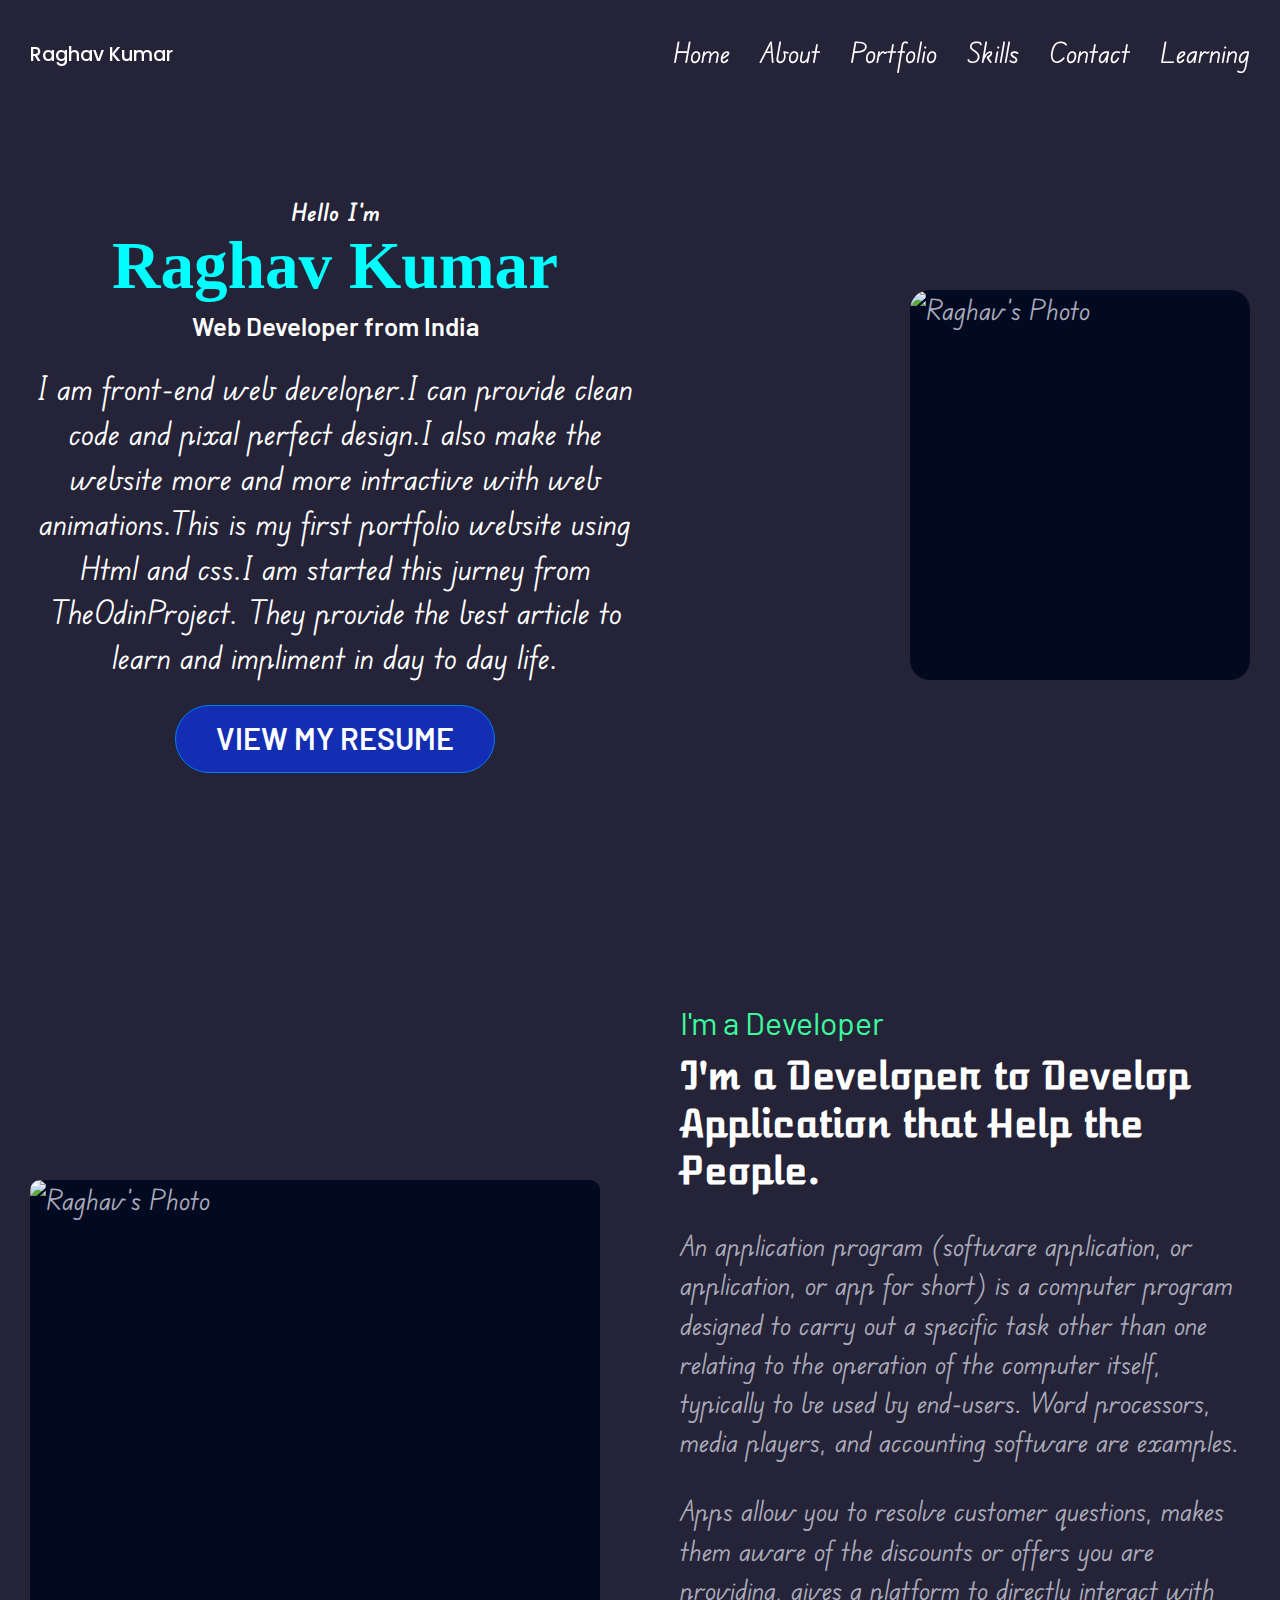
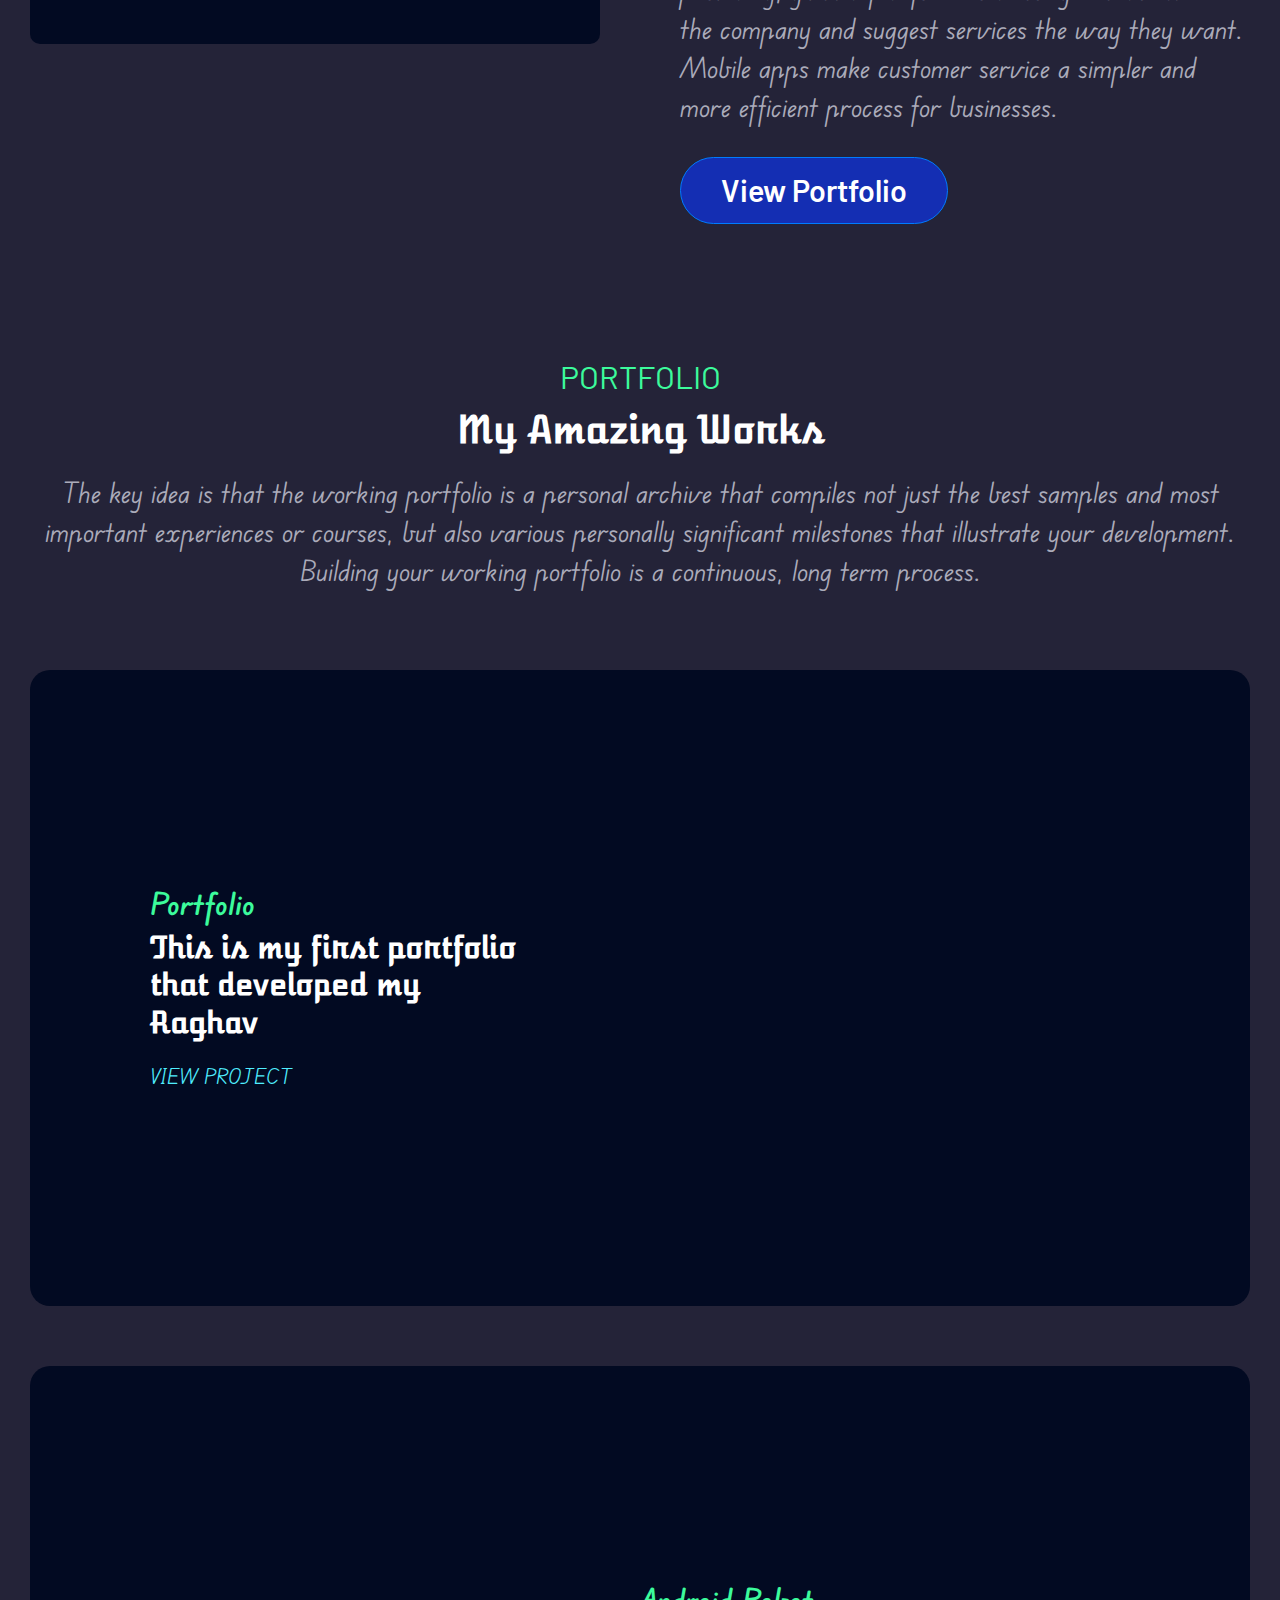
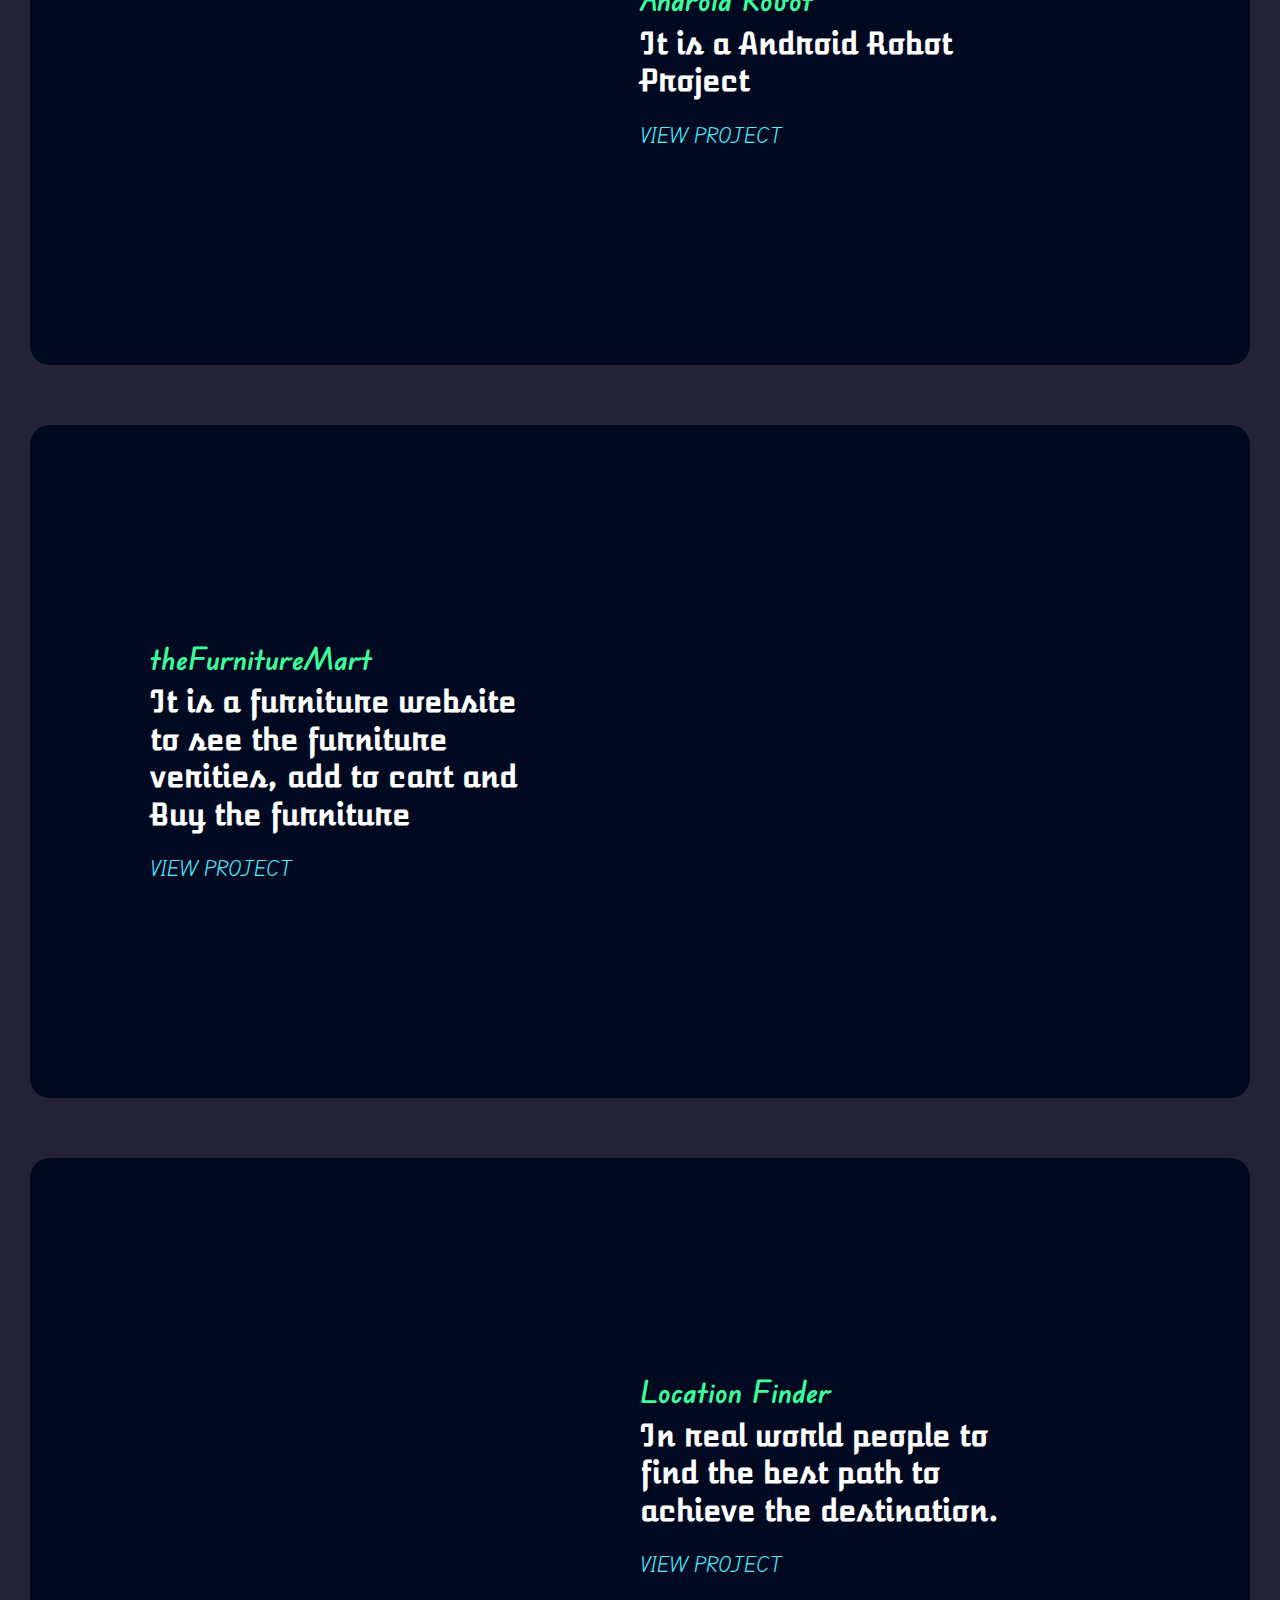
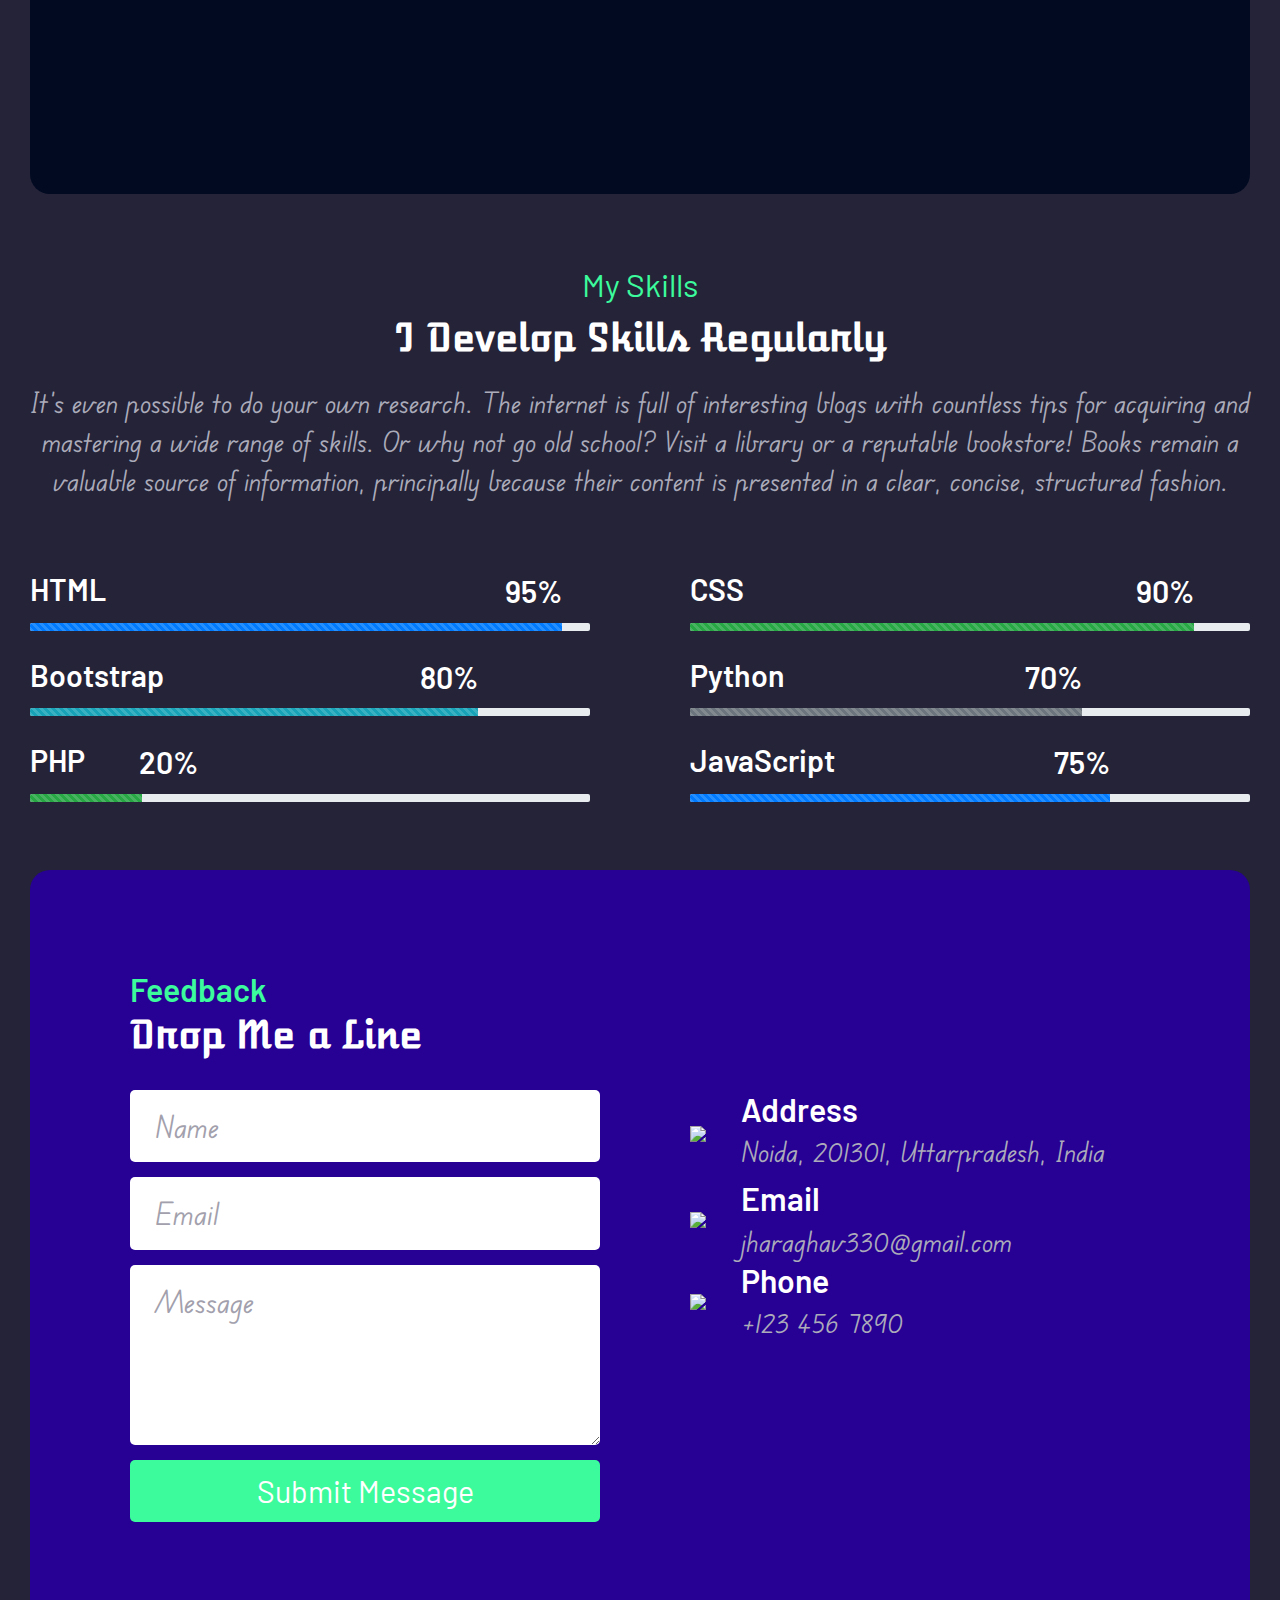
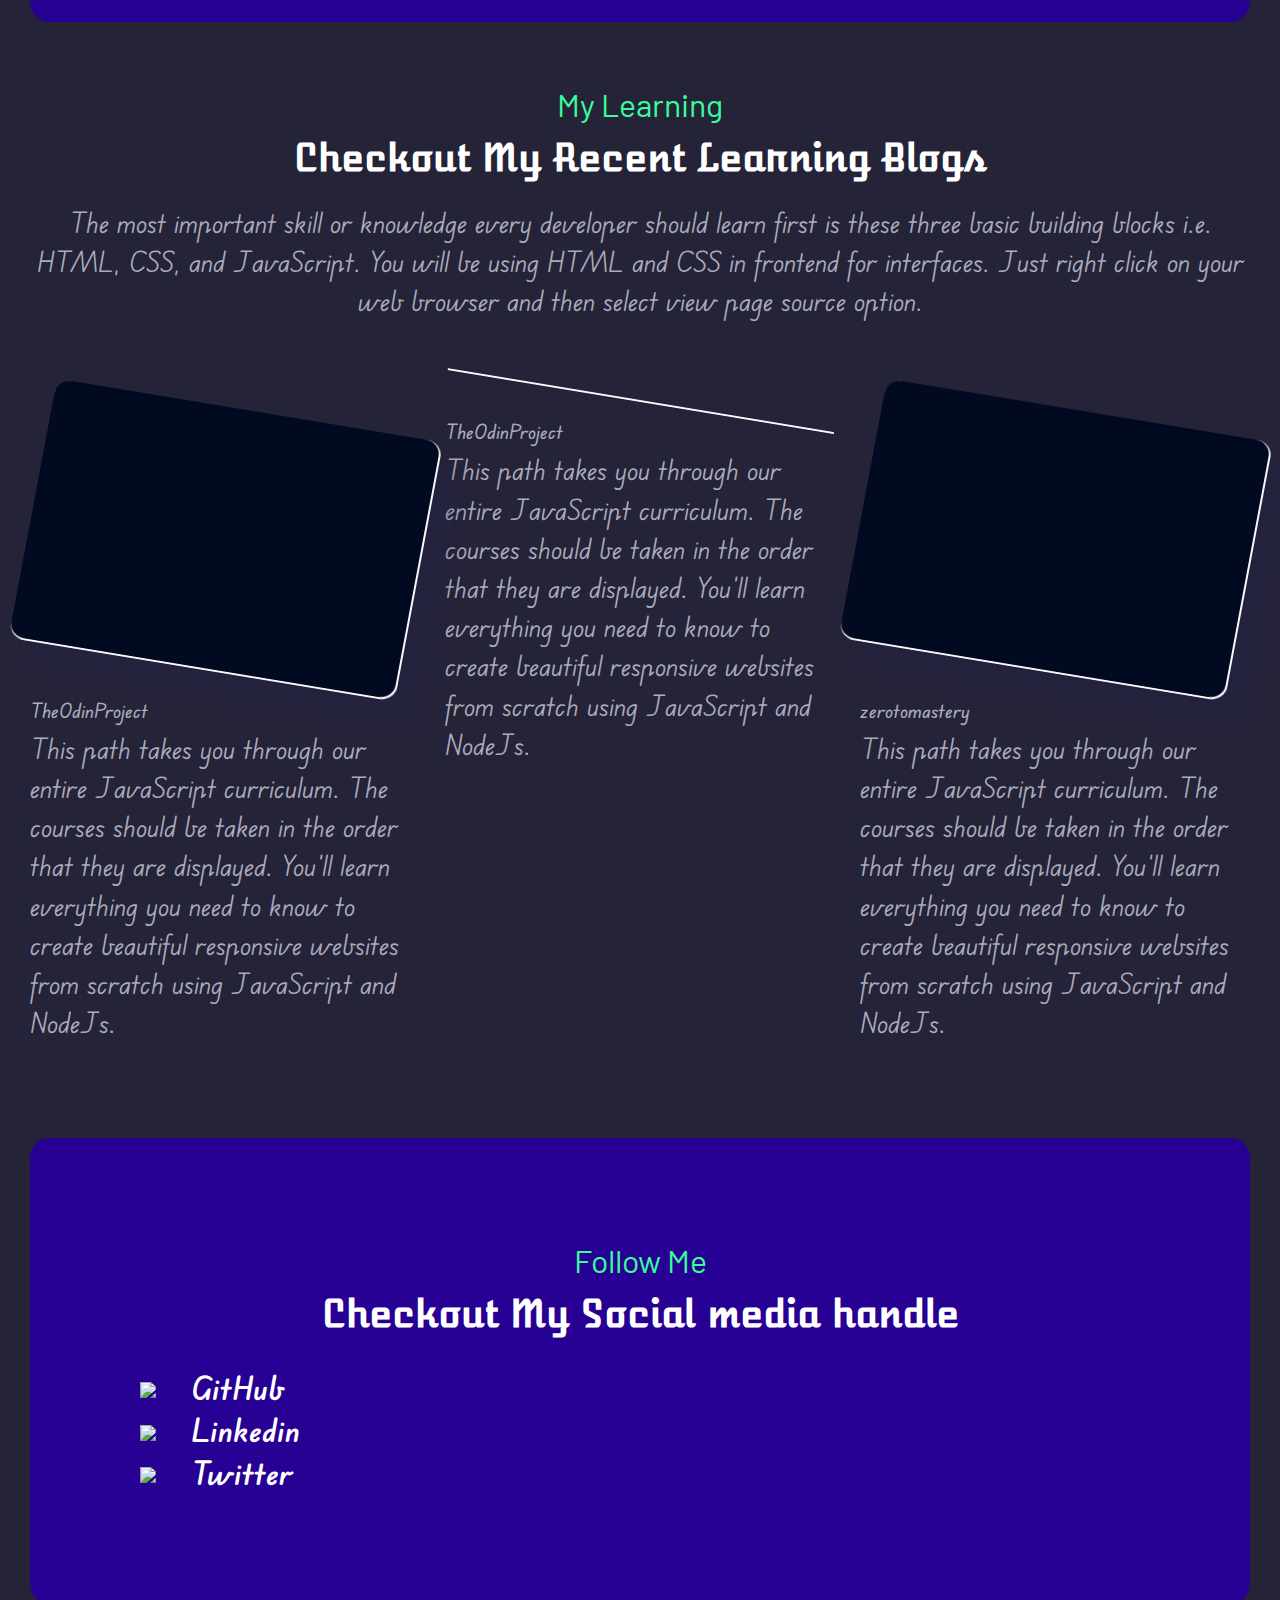
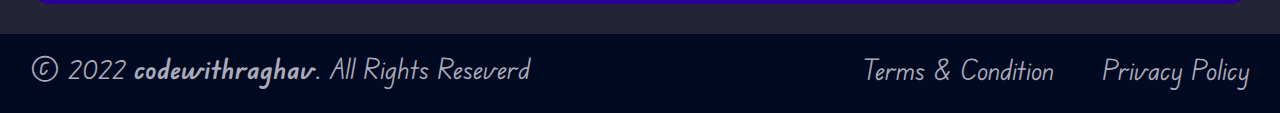
==== index.html @ 1ceb3a76 "update" ====
<!DOCTYPE html>
<html lang="en">

<head>
  <meta charset="UTF-8" />
  <meta http-equiv="X-UA-Compatible" content="IE=edge" />
  <meta name="viewport" content="width=device-width, initial-scale=1.0" />
  <title>Raghav Kumar - Web Developer</title>

  <!-- 
    - favicon
  -->
  <link rel="shortcut icon" href="./favicon.ico" type="image/svg+xml" />

  <!-- 
    Bootstrap css
   -->
  <link rel="stylesheet" href="https://cdn.jsdelivr.net/npm/bootstrap@4.0.0/dist/css/bootstrap.min.css"
    integrity="sha384-Gn5384xqQ1aoWXA+058RXPxPg6fy4IWvTNh0E263XmFcJlSAwiGgFAW/dAiS6JXm" crossorigin="anonymous" />

  <!-- 
    - custom css link
  -->
  <link rel="stylesheet" href="./assets/css/style.css" />

  <!-- 
    - google font link
  -->
  <link rel="preconnect" href="https://fonts.googleapis.com" />
  <link rel="preconnect" href="https://fonts.gstatic.com" crossorigin />
  <link
    href="https://fonts.googleapis.com/css2?family=Barlow:wght@600;700&family=Open+Sans:wght@400;500;700&family=Poppins:wght@400;600&display=swap"
    rel="stylesheet" />
</head>

<body id="top">
  <!-- 
    - #HEADER
  -->

  <header class="header" data-header>
    <div class="container">
      <a href="#">
        <h1 class="logo">Raghav Kumar</h1>
      </a>

      <button class="nav-toggle-btn" aria-label="Toggle Menu" data-nav-toggle-btn>
        <ion-icon name="menu-outline" class="menu-icon"></ion-icon>
        <ion-icon name="close-outline" class="close-icon"></ion-icon>
      </button>

      <nav class="navbar container">
        <ul class="navbar-list">
          <li>
            <a href="#home" class="navbar-link" data-nav-link>Home</a>
          </li>

          <li>
            <a href="#about" class="navbar-link" data-nav-link>About</a>
          </li>

          <li>
            <a href="#portfolio" class="navbar-link" data-nav-link>Portfolio</a>
          </li>

          <li>
            <a href="#skills" class="navbar-link" data-nav-link>Skills</a>
          </li>

          <li>
            <a href="#contact" class="navbar-link" data-nav-link>Contact</a>
          </li>

          <li>
            <a href="#blog" class="navbar-link" data-nav-link>Learning</a>
          </li>
        </ul>
      </nav>
    </div>
  </header>

  <main>
    <article>
      <!-- 
        - #HERO
      -->

      <section class="hero" id="home">
        <div class="container">
          <div class="hero-banner">
            <img src="./assets/images/hero-banner.jpg" width="800" height="864" loading="lazy" alt="Raghav's Photo"
              class="img-cover" />
          </div>

          <div class="hero-content">
            <h2 class="hero-title">
              <span>Hello I'm</span>
              <strong>Raghav Kumar</strong> Web Developer from India
            </h2>

            <p class="hero-text">
              I am front-end web developer.I can provide clean code and pixal
              perfect design.I also make the website more and more intractive
              with web animations.This is my first portfolio website using
              Html and css.I am started this jurney from TheOdinProject. They
              provide the best article to learn and impliment in day to day
              life.
            </p>

            <div class="btn-group">
              <a href="./assets/resume/Raghav.pdf" class="btn btn-primary blue">VIEW MY RESUME</a>
            </div>
          </div>
        </div>
      </section>

      <!-- 
        - #ABOUT
      -->

      <section class="section about" id="about">
        <div class="container">
          <figure class="about-banner">
            <img src="./assets/images/about-banner.png" width="800" height="652" loading="lazy" alt="Raghav's Photo"
              class="img-cover" />
          </figure>

          <div class="about-content">
            <p class="section-subtitle">I'm a Developer</p>

            <h2 class="h2 section-title">
              I'm a Developer to Develop Application that Help the People.
            </h2>

            <p class="section-text">
              An application program (software application, or application, or app for short) is a computer program
              designed to carry out a specific task other than one relating to the operation of the computer itself,
              typically to be used by end-users. Word processors, media players, and accounting software are examples.
            </p>

            <p class="section-text">
              Apps allow you to resolve customer questions, makes them aware of the discounts or offers you are
              providing, gives a platform to directly interact with the company and suggest services the way they want.
              Mobile apps make customer service a simpler and more efficient process for businesses.
            </p>

            <a href="#portfolio" class="btn btn-primary blue">View Portfolio</a>
          </div>
        </div>
      </section>

      <!-- 
        - #PORTFOLIO
      -->

      <section class="section portfolio" id="portfolio">
        <div class="container">
          <p class="section-subtitle">PORTFOLIO</p>

          <h2 class="h2 section-title">My Amazing Works</h2>

          <p class="section-text">
            The key idea is that the working portfolio is a personal archive that compiles not just the best samples and
            most important experiences or courses, but also various personally significant milestones that illustrate
            your development. Building your working portfolio is a continuous, long term process.
          </p>

          <ul class="portfolio-list">
            <li>
              <div class="portfolio-card" style="
                    background-image: url('./assets/images/portfolio-1.jpg');
                  ">
                <div class="card-content">
                  <p class="card-subtitle">Portfolio</p>

                  <h3 class="h3 card-title">This is my first portfolio that developed my Raghav</h3>

                  <span class="btn-link">

                    <span> <a href="https://raghavkumar09.github.io/Portfolio/" target="_blank">View Project</a></span>

                    <ion-icon name="arrow-forward"></ion-icon>
                  </span>
                </div>
              </div>
            </li>

            <li>
              <div class="portfolio-card" style="
                    background-image: url('./assets/images/portfolio-2.jpg');
                  ">
                <div class="card-content">
                  <p class="card-subtitle">Android Robot</p>

                  <h3 class="h3 card-title">It is a Android Robot Project</h3>

                  <span class="btn-link">
                    <span><a href="https://github.com/raghavkumar09/ZeroToMastry-WebDevelopment/tree/main/Android-Robot"
                        target="_blank">View Project</a></span>
                    <ion-icon name="arrow-forward"></ion-icon>
                  </span>
                </div>
              </div>
            </li>

            <li>
              <div class="portfolio-card" style="
                    background-image: url('./assets/images/portfolio-3.jpg');
                  ">
                <div class="card-content">
                  <p class="card-subtitle">theFurnitureMart</p>

                  <h3 class="h3 card-title">It is a furniture website to see the furniture verities, add to cart and Buy
                    the furniture</h3>

                  <span class="btn-link">
                    <span><a href="https://raghavkumar09.github.io/theFurnitureMart/" target="_blank">View
                        Project</a></span>
                    <ion-icon name="arrow-forward"></ion-icon>
                  </span>
                </div>
              </div>
            </li>

            <li>
              <div class="portfolio-card" style="
                    background-image: url('./assets/images/portfolio-4.png');
                  ">
                <div class="card-content">
                  <p class="card-subtitle">Location Finder</p>
                  <h3 class="h3 card-title">In real world people to find the best path to achieve the destination.</h3>
                  <span class="btn-link">
                    <span><a href="https://black-island-056b17610.1.azurestaticapps.net/" target="_blank">View
                        Project</a></span>
                    <ion-icon name="arrow-forward"></ion-icon>
                  </span>
                </div>
              </div>
            </li>
          </ul>
        </div>
      </section>

      <!-- 
        - #SKILLS
      -->

      <section class="section skills" id="skills">
        <div class="container">
          <p class="section-subtitle">My Skills</p>

          <h2 class="h2 section-title">I Develop Skills Regularly</h2>

          <p class="section-text">
            It’s even possible to do your own research. The internet is full of interesting blogs with countless tips
            for acquiring and mastering a wide range of skills. Or why not go old school? Visit a library or a reputable
            bookstore! Books remain a valuable source of information, principally because their content is presented in
            a clear, concise, structured fashion.
          </p>

          <ul class="skills-list">
            <li class="skills-item">
              <div class="wrapper" style="width: 95%">
                <h3 class="skills-title">HTML</h3>

                <data class="skills-data" value="95">95%</data>
              </div>
              <div class="progress">
                <div class="progress-bar progress-bar-striped bg-primary" role="progressbar" style="width: 95%"
                  aria-valuenow="10" aria-valuemin="0" aria-valuemax="100"></div>
              </div>
            </li>

            <li class="skills-item">
              <div class="wrapper" style="width: 90%">
                <h3 class="skills-title">CSS</h3>

                <data class="skills-data" value="90">90%</data>
              </div>
              <div class="progress">
                <div class="progress-bar progress-bar-striped bg-success" role="progressbar" style="width: 90%"
                  aria-valuenow="10" aria-valuemin="0" aria-valuemax="100"></div>
              </div>
            </li>

            <li class="skills-item">
              <div class="wrapper" style="width: 80%">
                <h3 class="skills-title">Bootstrap</h3>

                <data class="skills-data" value="80">80%</data>
              </div>
              <div class="progress">
                <div class="progress-bar progress-bar-striped bg-info" role="progressbar" style="width: 80%"
                  aria-valuenow="10" aria-valuemin="0" aria-valuemax="100"></div>
              </div>
            </li>

            <li class="skills-item">
              <div class="wrapper" style="width: 70%">
                <h3 class="skills-title">Python</h3>

                <data class="skills-data" value="70">70%</data>
              </div>

              <div class="progress">
                <div class="progress-bar progress-bar-striped bg-secondary" role="progressbar" style="width: 70%"
                  aria-valuenow="75" aria-valuemin="0" aria-valuemax="100"></div>
              </div>
            </li>

            <li class="skills-item">
              <div class="wrapper" style="width: 30%">
                <h3 class="skills-title">PHP</h3>

                <data class="skills-data" value="20">20%</data>
              </div>

              <div class="progress">
                <div class="progress-bar progress-bar-striped bg-success" role="progressbar" style="width: 20%"
                  aria-valuenow="100" aria-valuemin="0" aria-valuemax="100"></div>
              </div>
            </li>

            <li class="skills-item">
              <div class="wrapper" style="width: 75%">
                <h3 class="skills-title">JavaScript</h3>

                <data class="skills-data" value="75">75%</data>
              </div>

              <div class="progress">
                <div class="progress-bar progress-bar-striped bg-secondaryr" role="progressbar" style="width: 75%"
                  aria-valuenow="100" aria-valuemin="0" aria-valuemax="100"></div>
              </div>
            </li>
          </ul>
        </div>
      </section>

      <!-- 
        - #CONTACT
      -->

      <section class="section contact" id="contact">
        <div class="container">
          <div class="contact-card">
            <p class="card-subtitle">Feedback</p>

            <h2 class="h2 section-title">Drop Me a Line</h2>

            <div class="wrapper">
              <form action="" class="contact-form">
                <input type="text" name="name" placeholder="Name" required class="contact-input" />

                <input type="email" name="email" placeholder="Email" required class="contact-input" />

                <textarea name="message" placeholder="Message" required class="contact-input"></textarea>

                <button type="submit" class="btn-submit">
                  Submit Message
                </button>
              </form>

              <ul class="contact-list">
                <li class="contact-item">
                  <div class="contact-icon">
                    <img src="https://img.icons8.com/nolan/64/marker.png" />
                  </div>

                  <div>
                    <h3 class="contact-item-title">Address</h3>

                    <address class="contact-item-link">
                      Noida, 201301, Uttarpradesh, India
                    </address>
                  </div>
                </li>

                <li class="contact-item">
                  <div class="contact-icon">
                    <img src="https://img.icons8.com/nolan/64/gmail-new.png" />
                  </div>

                  <div>
                    <h3 class="contact-item-title">Email</h3>

                    <a href="mailto:hello@Raghav.com" class="contact-item-link">jharaghav330@gmail.com</a>
                  </div>
                </li>

                <li class="contact-item">
                  <div class="contact-icon">
                    <img src="https://img.icons8.com/nolan/48/phone-disconnected.png" />
                  </div>

                  <div>
                    <h3 class="contact-item-title">Phone</h3>

                    <a href="tel:+1234567890" class="contact-item-link">+123 456 7890</a>
                  </div>
                </li>
              </ul>
            </div>
          </div>
        </div>
      </section>

      <!-- 
        - #BLOG
      -->

      <section class="section blog" id="blog">
        <div class="container">
          <p class="section-subtitle">My Learning</p>

          <h2 class="h2 section-title">Checkout My Recent Learning Blogs</h2>

          <p class="section-text">
            The most important skill or knowledge every developer should learn
            first is these three basic building blocks i.e. HTML, CSS, and
            JavaScript. You will be using HTML and CSS in frontend for
            interfaces. Just right click on your web browser and then select
            view page source option.
          </p>

          <ul class="blog-list">
            <li>
              <div class="blog-card">
                <figure class="card-banner">
                  <a href="https://www.theodinproject.com/paths/full-stack-javascript?" target="_blank">
                    <img src="./assets/images/blog-1.jpg" width="1181" height="843" loading="lazy"
                      alt="this website is Open source to learn web Development" class="img-cover" />
                  </a>
                </figure>

                <h3 class="card-title">
                  <a href="https://www.theodinproject.com/paths/full-stack-javascript?" target="_blank"
                    class="card-tag">
                    <h1>TheOdinProject</h1>
                  </a>
                </h3>
                <p>
                  This path takes you through our entire JavaScript
                  curriculum. The courses should be taken in the order that
                  they are displayed. You'll learn everything you need to know
                  to create beautiful responsive websites from scratch using
                  JavaScript and NodeJs.
                </p>
              </div>
            </li>

              <li>
                <div class="blog-card">
                  <figure class="card-banner">
                    <a href="https://www.freecodecamp.org/learn/2022/responsive-web-design/" target="_blank">
                      <img src="./assets/images/blog-2.jpg" loading="lazy" alt="freeCodeCamp" class="img-cover" />
                    </a>
                  </figure>

                  <h3 class="card-title">
                    <a href="https://www.freecodecamp.org/learn/2022/responsive-web-design/" target="_blank"
                      class="card-tag">
                      <h1>TheOdinProject</h1>
                    </a>
                  </h3>
                  <p>
                    This path takes you through our entire JavaScript
                    curriculum. The courses should be taken in the order that
                    they are displayed. You'll learn everything you need to know
                    to create beautiful responsive websites from scratch using
                    JavaScript and NodeJs.
                  </p>
                </div>
              </li>

              <li>
                <div class="blog-card">
                  <figure class="card-banner">
                    <a href="https://zerotomastery.io/courses/coding-bootcamp/" target="_blank">
                      <img src="./assets/images/blog-3.jpg" width="1181" height="843" loading="lazy" alt="zerotomastery"
                        class="img-cover" />
                    </a>
                  </figure>
  
                  <h3 class="card-title">
                    <a href="https://zerotomastery.io/courses/coding-bootcamp/" target="_blank" class="card-tag">
                      <h1>zerotomastery</h1>
                    </a>
                  </h3>
                  <p>
                    This path takes you through our entire JavaScript
                    curriculum. The courses should be taken in the order that
                    they are displayed. You'll learn everything you need to know
                    to create beautiful responsive websites from scratch using
                    JavaScript and NodeJs.
                  </p>
                </div>
              </li>
            </ul>
        </div>
      </section>


      <!--
   Social Media Handles
 -->

      <section class="sec follow" id="follow">
        <div class="container">
          <div class="contact-card">
            <p class="section-subtitle">Follow Me</p>
            <h2 class="h2 section-title">Checkout My Social media handle</h2>
            <ul class="contact-list">

              <li class="contact-item">
                <div class="contact-icon">
                  <img src="https://img.icons8.com/nolan/64/github.png" />
                </div>

                <div>

                  <h3 class="contact-item-title"><a href="https://github.com/raghavkumar09"
                      class="contact-item-link">GitHub</a></h3>
                </div>
              </li>

              <li class="contact-item">
                <div class="contact-icon">
                  <img src="https://img.icons8.com/nolan/64/linkedin.png" />
                </div>

                <div>
                  <h3 class="contact-item-title"><a href="https://www.linkedin.com/in/raghavkumar09/"
                      class="contact-item-link">Linkedin</a></h3>
                </div>
              </li>

              <li class="contact-item">
                <div class="contact-icon">
                  <img src="https://img.icons8.com/nolan/64/twitter.png" />
                </div>

                <div>
                  <h3 class="contact-item-title"><a href="https://twitter.com/raghavkumar09"
                      class="contact-item-link">Twitter</a></h3>
                </div>
              </li>
            </ul>
      </section>
      </div>
      </div>
    </article>
  </main>


  <!-- 
    - #FOOTER
  -->

  <footer class="footer">
    <div class="container">
      <p class="copyright">
        &copy; 2022 <a href="#" class="copyright-link">codewithraghav</a>. All
        Rights Reseverd
      </p>

      <ul class="footer-list">
        <li>
          <a href="#" class="footer-link">Terms & Condition</a>
        </li>

        <li>
          <a href="#" class="footer-link">Privacy Policy</a>
        </li>
      </ul>
    </div>
  </footer>

  <!-- 
    - #BACK TO TOP
  -->

  <!-- <a href="#top" class="back-to-top" data-back-to-top>BACK TOP</a> -->

  <!-- 
    - custom js link
  -->
  <script src="./assets/js/script.js"></script>

  <!-- 
    - ionicon link
  -->
  <script type="module" src="https://unpkg.com/ionicons@5.5.2/dist/ionicons/ionicons.esm.js"></script>
  <script nomodule src="https://unpkg.com/ionicons@5.5.2/dist/ionicons/ionicons.js"></script>

  <!-- 
    Bootstrap js link
   -->
  <script src="https://code.jquery.com/jquery-3.2.1.slim.min.js"
    integrity="sha384-KJ3o2DKtIkvYIK3UENzmM7KCkRr/rE9/Qpg6aAZGJwFDMVNA/GpGFF93hXpG5KkN"
    crossorigin="anonymous"></script>
  <script src="https://cdn.jsdelivr.net/npm/popper.js@1.12.9/dist/umd/popper.min.js"
    integrity="sha384-ApNbgh9B+Y1QKtv3Rn7W3mgPxhU9K/ScQsAP7hUibX39j7fakFPskvXusvfa0b4Q"
    crossorigin="anonymous"></script>
  <script src="https://cdn.jsdelivr.net/npm/bootstrap@4.0.0/dist/js/bootstrap.min.js"
    integrity="sha384-JZR6Spejh4U02d8jOt6vLEHfe/JQGiRRSQQxSfFWpi1MquVdAyjUar5+76PVCmYl"
    crossorigin="anonymous"></script>
</body>

</html>
---- assets/css/style.css ----
@import url('https://fonts.googleapis.com/css2?family=Atomic+Age&family=Calligraffitti&family=Cedarville+Cursive&family=Edu+VIC+WA+NT+Beginner&display=swap');

/*-----------------------------------*\
  #CUSTOM PROPERTY
\*-----------------------------------*/

:root {
  /**
   * colors
   */

  --cadet-blue-crayola: hsl(240, 10%, 70%);
  --gold-web-golden: hsl(50, 100%, 54%);
  --vivid-sky-blue: hsl(196, 84%, 63%);
  --midnight-blue: hsl(256, 100%, 29%);
  --minion-yellow: hsl(50, 100%, 64%);
  --independence: hsl(224, 89%, 7%);
  --orange-soda: hsl(150, 96%, 61%);
  --space-cadet: hsl(243, 23%, 18%);
  --fiery-rose: hsl(353, 83%, 65%);
  --klein-blue: hsl(230, 80%, 39%);
  --bluetiful: hsl(222, 88%, 55%);
  --glaucous: hsl(230, 52%, 63%);
  --manatee: hsl(254, 7%, 65%);
  --rufous: hsl(2, 85%, 35%);
  --black: hsl(0, 0%, 0%);
  --white: hsl(0, 0%, 100%);

  /**
   * typography
   */

  --ff-open-sans: "Open Sans", sans-serif;
  --ff-barlow: "Barlow", sans-serif;
  --ff-poppins: "Poppins", sans-serif;

  --fs-1: 3.5rem;
  --fs-2: 3rem;
  --fs-3: 3.4rem;
  --fs-4: 4rem;
  --fs-5: 3.8rem;
  --fs-6: 1.3rem;

  --fw-600: 600;
  --fw-700: 700;

  /**
   * border radius
   */

  --radius-5: 5px;
  --radius-10: 10px;
  --radius-15: 15px;
  --radius-20: 20px;

  /**
   * spacing
   */

  --section-padding: 60px;

  /**
   * shadow
   */

  --shadow: 0 -5px 10px var(--manatee);

  /**
   * transition
   */

  --transition-1: 0.05s ease;
  --transition-2: 0.25s ease;
  --cubic-out: cubic-bezier(0.33, 0.85, 0.56, 1.02);
}

/*-----------------------------------*\
  #RESET
\*-----------------------------------*/

*,
*::before,
*::after {
  margin: 0;
  padding: 0;
  box-sizing: border-box;
  font-family: 'Edu VIC WA NT Beginner', cursive;
}

li {
  list-style: none;
}

a {
  text-decoration: none;
  color: inherit;
}

a,
img,
span,
input,
strong,
button,
textarea,
ion-icon {
  display: block;
}

img {
  height: auto;
}

ion-icon {
  pointer-events: none;
  color: var(--white);
}

button,
input,
textarea {
  background: none;
  border: none;
  font: inherit;
}

button {
  cursor: pointer;
}


input,
textarea {
  width: 100%;
}

address {
  font-style: normal;
}

html {
  font-size: 8px;
  font-family: var(--ff-open-sans);
  scroll-behavior: smooth;
}

body {
  font-family: 'Edu VIC WA NT Beginner', cursive;
  background-color: var(--space-cadet);
  color: var(--cadet-blue-crayola);
  font-size: 3.5rem;
  line-height: 1.4;
  overflow-x: hidden;
}

:focus-visible {
  outline-offset: 4px;
}

::-webkit-scrollbar {
  width: 10px;
}

::-webkit-scrollbar-track {
  background-color: hsl(0, 0%, 95%);
}

::-webkit-scrollbar-thumb {
  background-color: hsl(0, 0%, 80%);
}

::-webkit-scrollbar-thumb:hover {
  background-color: hsl(0, 0%, 70%);
}

/*-----------------------------------*\
  #REUSED STYLE
\*-----------------------------------*/

.container {
  padding-inline: 30px;
}

.btn {
  color: var(--white);
  font-family: var(--ff-barlow);
  font-size: var(--fs-5);
  font-weight: var(--fw-600);
  max-width: max-content;
  padding: var(--padding, 10px 40px);
  border-radius: 50px;
  transition: var(--transition-2);
}

.btn-primary.blue {
  background-color: var(--klein-blue);
}

.btn-primary.blue:is(:hover, :focus) {
  background-color: var(--orange-soda);
}

.img-cover {
  width: 100%;
  height: 100%;
  object-fit: cover;
}

.section {
  padding-block: var(--section-padding);
}

.section-subtitle {
  color: var(--orange-soda);
  font-family: var(--ff-barlow);
  font-size: var(--fs-4);
  text-align: center;
}

.h2,
.h3 {
  color: var(--white);
  font-family: var(--ff-barlow);
  font-weight: var(--fw-600);
  line-height: 1.3;
}

.h2 {
  font-size: var(--fs-2);
  font-family: 'Atomic Age', cursive;
}

.h3 {
  font-size: var(--fs-3);
  font-family: 'Atomic Age', cursive;
}

.section-title,
.section-text {
  text-align: center;
}

/*-----------------------------------*\
  #HEADER
\*-----------------------------------*/

.header {
  position: fixed;
  padding-block: 15px;
  width: 100%;
  background-color: var(--space-cadet);
  height: 65px;
  box-shadow: var(--shadow);
  overflow: hidden;
  transition: 0.25s var(--cubic-out);
  z-index: 4;
}

.header.nav-active {
  height: 400px;
  transition-duration: 0.35s;
}

/* new feature added in navbar */

.header.nav-active ul {
  padding: 0;
  list-style-type: none;
}

.header.nav-active ul li {
  box-sizing: border-box;
  width: 15em;
  height: 3em;
  font-size: 15px;
  border-radius: 0.5em;
  margin: 0.5em;
  box-shadow: 0 0 1em rgba(0, 0, 0, 0.2);
  color: white;
  font-family: sans-serif;
  text-transform: capitalize;
  line-height: 2em;
  transition: 0.3s;
  cursor: pointer;
  font-family: 'Edu VIC WA NT Beginner', cursive;
}

.header.nav-active ul li:nth-child(odd) {
  background: linear-gradient(to right, orange, tomato);
  text-align: left;
  padding-left: 10%;
  transform: perspective(500px) rotateY(45deg);
}

.header.nav-active ul li:nth-child(even) {
  background: linear-gradient(to left, orange, tomato);
  text-align: right;
  padding-right: 10%;
  transform: perspective(500px) rotateY(-45deg);
}

.header.nav-active ul li:nth-child(odd):hover {
  transform: perspective(200px) rotateY(45deg);
  padding-left: 5%;
}

.header.nav-active ul li:nth-child(even):hover {
  transform: perspective(200px) rotateY(-45deg);
  padding-right: 5%;
}

.header>.container {
  display: flex;
  justify-content: space-between;
  align-items: center;
}

.logo {
  color: var(--white);
  font-family: var(--ff-poppins);
  font-size: 2.4rem;
}

.nav-toggle-btn {
  font-size: 3rem;
}

.nav-toggle-btn .close-icon,
.nav-toggle-btn.active .menu-icon {
  display: none;
}

.nav-toggle-btn.active .close-icon,
.nav-toggle-btn .menu-icon {
  display: block;
}

.navbar {
  position: absolute;
  top: 65px;
  left: 0;
  width: 100%;
  padding-inline: 20px;
  visibility: hidden;
  opacity: 0;
  transition: var(--transition-2);
}

.header.nav-active .navbar {
  visibility: visible;
  opacity: 1;
}

.navbar-link {
  color: var(--white);
  font-family: 'Edu VIC WA NT Beginner', cursive;
  padding-block: 3px;
  transition: var(--transition-1);
}

.navbar-link:is(:hover, :focus) {
  color: var(--orange-soda);
}

.navbar .btn {
  background-color: var(--orange-soda);
  margin-block-start: 15px;
}

/*-----------------------------------*\
  #HERO
\*-----------------------------------*/

.hero {
  background-image: url("../images/hero-bg.jpg");
  background-repeat: no-repeat;
  background-size: cover;
  background-position: center;
  padding-block: 100px var(--section-padding);
  min-height: 100vh;
  display: grid;
  place-items: center;
}

.hero-banner {
  width: 130px;
  height: 150px;
  background-color: var(--independence);
  border-radius: var(--radius-20);
  margin-inline: auto;
  margin-block-end: 50px;
}

.hero-banner img {
  border-radius: inherit;
}

.hero-content {
  text-align: center;
  color: var(--white);
}

.hero-title {
  font-family: var(--ff-barlow);
  font-size: var(--fs-5);
  font-weight: var(--fw-600);
  line-height: initial;
  margin-block-end: 14px;
}

.hero-title strong {
  font-size: var(--fs-1);
  font-weight: inherit;
  margin-block-end: 5px;
  font-family: 'Calligraffitti', cursive;
  color: aqua;
}

.hero-text {
  margin-block-end: 25px;
  font-size: var(--fs-3);
}

.btn-group {
  display: flex;
  flex-wrap: wrap;
  justify-content: center;
  align-items: center;
  gap: 10px;
}

/*-----------------------------------*\
  #ABOUT
\*-----------------------------------*/

.abs-img,
.abs-icon {
  display: none;
}

.about {
  padding-block-start: 120px;
}

.about-banner {
  background-color: var(--independence);
  border-radius: var(--radius-10);
  margin-block-end: 30px;
}

.about-banner>.img-cover {
  border-radius: inherit;
}

.about :is(.section-title, .section-subtitle, .section-text) {
  text-align: left;
}

.about :is(.section-title, .section-text) {
  margin-block-end: 30px;
}

/*-----------------------------------*\
  #PORTFOLIO
\*-----------------------------------*/

.portfolio .section-title {
  margin-block-end: 18px;
}

.portfolio .section-text {
  margin-block-end: 80px;
}

.portfolio-list {
  display: grid;
  gap: 60px;
}

.portfolio-card {
  background-color: var(--independence);
  background-repeat: no-repeat;
  background-size: cover;
  background-position: center;
  padding: 215px 20px;
  border-radius: var(--radius-20);
  font-family: var(--ff-barlow);
  color: var(--white);
  font-weight: var(--fw-600);
  transition: var(--transition-2);
}

.portfolio-list>li:nth-child(even) .card-content {
  margin-inline-start: auto;
}

.portfolio-card .card-subtitle {
  color: var(--orange-soda);
  margin-block-end: 5px;
}

.portfolio-card .card-title {
  max-width: 20ch;
  margin-block-end: 20px;
}

.portfolio-card .btn-link {
  display: flex;
  align-items: center;
  gap: 5px;
  font-size: var(--fs-6);
  text-transform: uppercase;
  color: rgb(80, 238, 255);
}

.portfolio-card .btn-link ion-icon {
  color: var(--orange-soda);
  font-size: 1.6rem;
}



/*-----------------------------------*\
  #SKILLS
\*-----------------------------------*/

.skills .section-title {
  margin-block-end: 20px;
}

.skills .section-text {
  margin-block-end: 70px;
}

.skills-list {
  display: grid;
  gap: 25px;
}

.skills-item .wrapper {
  display: flex;
  justify-content: space-between;
  align-items: center;
  margin-block-end: 10px;
}

.skills-title,
.skills-data {
  color: var(--white);
  font-size: var(--fs-5);
  font-family: var(--ff-barlow);
  font-weight: var(--fw-600);
}

/*-----------------------------------*\
  #CONTACT
\*-----------------------------------*/

.contact-card {
  background-color: var(--midnight-blue);
  padding: 50px 25px;
  border-radius: var(--radius-20);
}

.contact-card .card-subtitle {
  color: var(--orange-soda);
  font-family: var(--ff-barlow);
  font-size: var(--fs-4);
  font-weight: var(--fw-600);
}

.contact .section-title {
  text-align: left;
  margin-block-end: 30px;
}

.contact-form {
  margin-block-end: 50px;
}

.contact-input {
  background-color: var(--white);
  color: var(--manatee);
  border-radius: var(--radius-5);
  padding: 15px 25px;
  font-size: var(--fs-5);
  margin-block-end: 15px;
}

.contact-input::placeholder {
  color: inherit;
}

textarea.contact-input {
  resize: vertical;
  min-height: 100px;
  height: 180px;
  max-height: 300px;
}

.btn-submit {
  background-color: var(--orange-soda);
  color: var(--white);
  font-family: var(--ff-barlow);
  font-size: var(--fs-5);
  width: 100%;
  padding: 10px;
  border-radius: var(--radius-5);
  transition: var(--transition-2);
}

.btn-submit:is(:hover, :focus) {
  background-color: var(--white);
  color: var(--black);
}

.contact-item {
  display: flex;
  align-items: center;
  gap: 15px;
}

.contact-item:not(:last-child) {
  margin-block-end: 0px;
}

.contact-icon {
  /* background-color: var(--glaucous); */
  font-size: 2.4rem;
  padding: 10px;
  /* border-radius: 30%; */
}

.contact-item-title {
  color: var(--white);
  font-family: var(--ff-barlow);
  font-size: var(--fs-4);
  font-weight: var(--fw-600);
}

.contact-item-link {
  transition: var(--transition-1);
}

.contact-item-link:not(address):is(:hover, :focus) {
  color: var(--white);
}

/*-----------------------------------*\
  #BLOG
\*-----------------------------------*/

.blog {
  padding-block-end: 120px;
}

.blog .section-title {
  margin-block-end: 20px;
}

.blog .section-text {
  margin-block-end: 80px;
}

.blog-list {
  display: grid;
  gap: 40px;
}

.blog-card {
  font-family: var(--ff-barlow);
}

.blog-card .card-banner {
  transform: rotateX(20deg) rotateZ(10deg);
  transform-style: preserve-3d;
  border-radius: 32px;
  box-shadow: 1px 1px 0 1px #f9f9fb, -1px 0 28px 0 rgba(34, 33, 81, 0.01),
    28px 28px 28px 0 rgba(34, 33, 81, 0.25);
  transition: 0.4s ease-in-out transform, 0.4s ease-in-out box-shadow;

  background-color: var(--independence);
  border-radius: var(--radius-15);
  overflow: hidden;
  margin-block-end: 20px;
}

.blog-card .card-banner img {
  transition: var(--transition-2);
}

.blog-card .card-banner a:is(:hover, :focus) img {
  transform: translate3d(0px, -15px, 0px) rotateX(20deg) rotateZ(10deg);
  box-shadow: 1px 1px 0 1px #f9f9fb, -1px 0 28px 0 rgba(34, 33, 81, 0.01),
    54px 54px 28px -10px rgba(34, 33, 81, 0.15);

  /* transform: scale(1.1); */
}

/*-----------------------------------*\
  #FOOTER
\*-----------------------------------*/

.footer {
  background-color: var(--independence);
  padding-block: 15px;
}

.copyright {
  max-width: max-content;
  margin-inline: auto;
  margin-block-end: 10px;
}

.copyright-link {
  display: inline-block;
  transition: var(--transition-2);
  font-weight: var(--fw-600);
}

.copyright-link:is(:hover, :focus) {
  color: var(--white);
}

/* .copyright img .social{
  display: inline;
} */

.footer-list {
  max-width: max-content;
  margin-inline: auto;
}

.footer-list * {
  display: inline-block;
}

.footer-list>li:not(:last-child) {
  margin-inline-end: 40px;
}

.footer-link {
  transition: var(--transition-2);
}

.footer-link:is(:hover, :focus) {
  color: var(--white);
}


/*-----------------------------------*\
  #MEDIA QUERIES
\*-----------------------------------*/

/**
 * responsive for larger than 600px screen
 */

@media (min-width: 600px) {
  /**
   * PORTFOLIO
   */

  .portfolio-list li:nth-child(even) .card-content {
    margin-inline-start: 50%;
  }
}

/**
 * responsive for larger than 768px screen
 */

@media (min-width: 768px) {
  /**
   * PORTFOLIO
   */

  .portfolio-card {
    background-size: 200%;
    padding-inline: 120px;
  }

  .portfolio-card:is(:hover, :focus) {
    background-size: 130%;
    text-decoration: none;
  }

  /**
   * SKILLS, BLOG
   */

  .skills-list,
  .blog-list {
    grid-template-columns: 1fr 1fr;
    column-gap: 50px;
  }
}

/**
 * responsive for larger than 992px screen
 */

@media (min-width: 992px) {
  /**
   * CUSTOM PROPERTY
   */

  :root {
    /**
     * typography
     */

    --fs-1: 8.4rem;
    --fs-2: 4.6rem;
    --fs-3: 3.6rem;

    /**
     * spacing
     */

    --section-padding: 30px;
  }

  /**
   * REUSED STYLE
   */

  .container {
    max-width: none;
    margin-inline: auto;
  }

  /**
   * HEADER
   */

  .nav-toggle-btn {
    display: none;
  }

  .header,
  .header.nav-active {
    background-color: transparent;
    box-shadow: none;
    height: unset;
    padding-block: 30px;
  }

  .header.active {
    background-color: var(--space-cadet);
    box-shadow: var(--shadow);
    padding-block: 20px;
  }

  .navbar {
    all: unset;
  }

  .navbar-list {
    display: flex;
    align-items: center;
    gap: 30px;
  }

  .navbar .btn {
    margin-block-start: 0;
    --padding: 7px 30px;
  }

  /**
   * HERO
   */

  .hero .container {
    display: grid;
    grid-template-columns: 1fr 1fr;
    align-items: center;
  }

  .hero-content {
    text-align: center;
  }

  .btn-group {
    justify-content: center;
  }

  .hero-title span {
    font-size: 3rem;
  }

  .hero-title {
    --fs-5: 3.2rem;
    margin-block-end: 25px;
  }

  .hero-text {
    margin-block-end: 25px;
    font-size: var(--fs-4);
  }

  .hero-banner {
    position: relative;
    margin-block-end: 0;
    order: 1;
    width: 340px;
    height: 390px;
    margin-inline: 0;
    margin-inline-start: auto;
  }

  .elem {
    position: absolute;
    display: flex;
    align-items: center;
    gap: 10px;
    background-color: var(--white);
    border-radius: var(--radius-10);
    padding: 20px;
  }

  .elem-1 {
    top: 20px;
    left: -130px;
  }

  .elem-1 .elem-title {
    color: var(--vivid-sky-blue);
  }

  .elem-2 {
    bottom: 30px;
    right: -80px;
  }

  .elem-2 .elem-title {
    color: var(--fiery-rose);
  }

  .elem-title {
    font-size: 4.5rem;
    line-height: 1.1;
  }

  .elem-text {
    max-width: 10ch;
    color: var(--black);
    font-weight: var(--fw-700);
    line-height: 1.1;
  }

  .elem-3 {
    top: -40px;
    right: -30px;
  }

  .elem-3 ion-icon {
    color: var(--minion-yellow);
    font-size: 6rem;
  }

  .rotate-img {
    display: block;
    position: absolute;
    bottom: -60px;
    left: -60px;
    width: 120px;
    animation: rotate360 15s linear infinite reverse;
  }

  @keyframes rotate360 {
    0% {
      transform: rotate(0);
    }

    100% {
      transform: rotate(1turn);
    }
  }

  /**
   * ABOUT
   */

  .about {
    padding-block: 100px;
  }

  .about .container {
    display: grid;
    grid-template-columns: 1fr 1fr;
    align-items: center;
    gap: 80px;
  }

  .about-banner {
    position: relative;
    margin-block-end: 0;
  }

  .abs-img,
  .abs-icon {
    display: block;
    position: absolute;
  }

  .abs-img {
    width: 250px;
    height: 250px;
    object-fit: cover;
    border-radius: inherit;
    bottom: -150px;
    left: -100px;
  }

  .abs-icon {
    font-size: 5rem;
    padding: 20px;
    border-radius: inherit;
  }

  .abs-icon-1 {
    top: 50px;
    left: -120px;
    background-color: var(--bluetiful);
  }

  .abs-icon-2 {
    top: -40px;
    right: -40px;
    background-color: var(--gold-web-golden);
  }

  .abs-icon-3 {
    bottom: -40px;
    left: 250px;
    background-color: var(--rufous);
  }

  /**
   * PORTFOLIO
   */

  .portfolio-card .card-subtitle {
    font-size: var(--fs-5);
  }

  .portfolio-card .btn-link {
    --fs-6: 2.6rem;
  }

  /**
   * SKILLS
   */

  .skills-list {
    column-gap: 100px;
  }

  /**
   * CONTACT
   */

  .contact-card {
    padding: 100px;
  }

  .contact .wrapper {
    display: grid;
    grid-template-columns: 1fr 1fr;
    gap: 80px;
  }

  .contact-form {
    margin-block-end: 0;
  }

  .contact-item {
    gap: 25px;
  }

  /* .contact-icon {
    padding: 10px;
  } */

  /**
   * BLOG
   */

  .blog {
    padding-block-end: 80px;
  }

  .blog-list {
    grid-template-columns: repeat(3, 1fr);
    gap: 25px;
  }




/* 
  Follow me
*/

#follow{
  display: flex;
  margin-bottom: 30px;
  margin-block-end: 30px;
}


#follow ul{
  margin-top: 30px;
}



  /**
   * FOOTER
   */

  .footer .container {
    display: flex;
    justify-content: space-between;
    align-items: center;
  }

  .copyright,
  .footer-list {
    margin-inline: 0;
  }
}
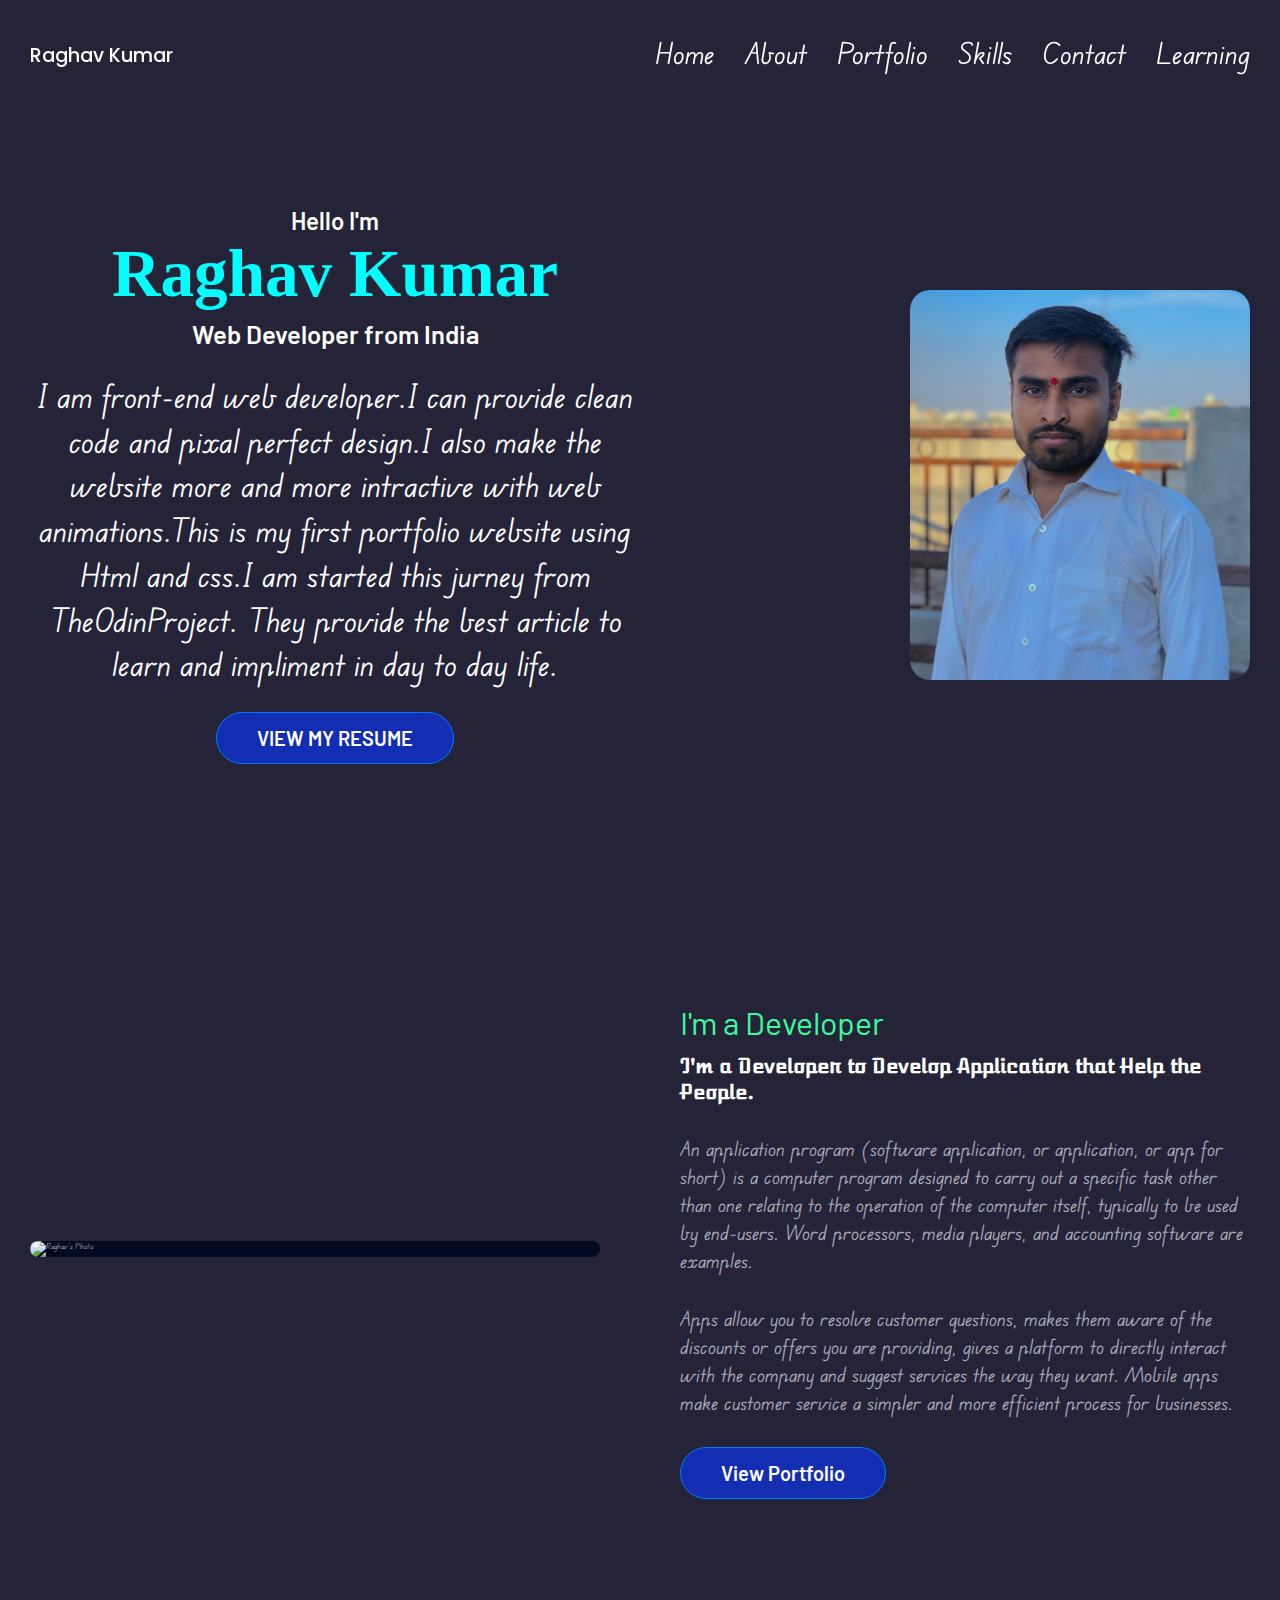
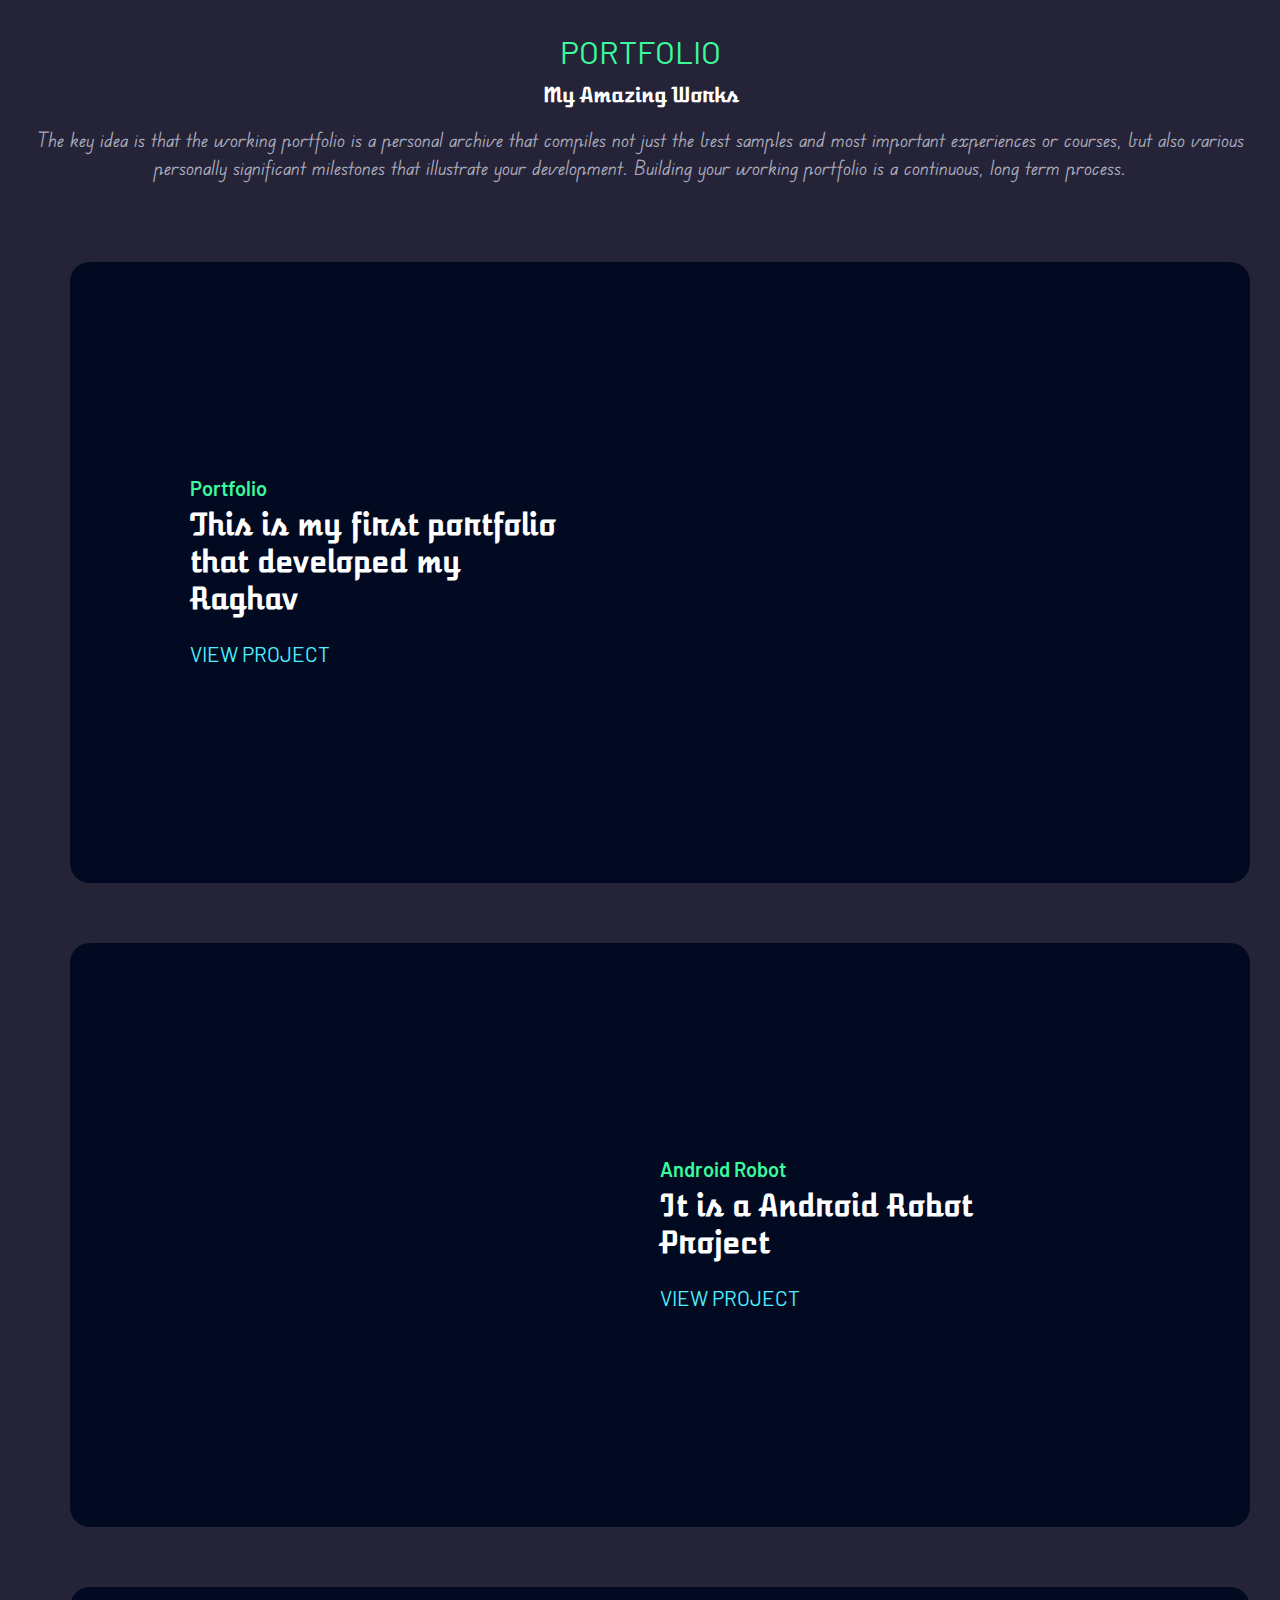
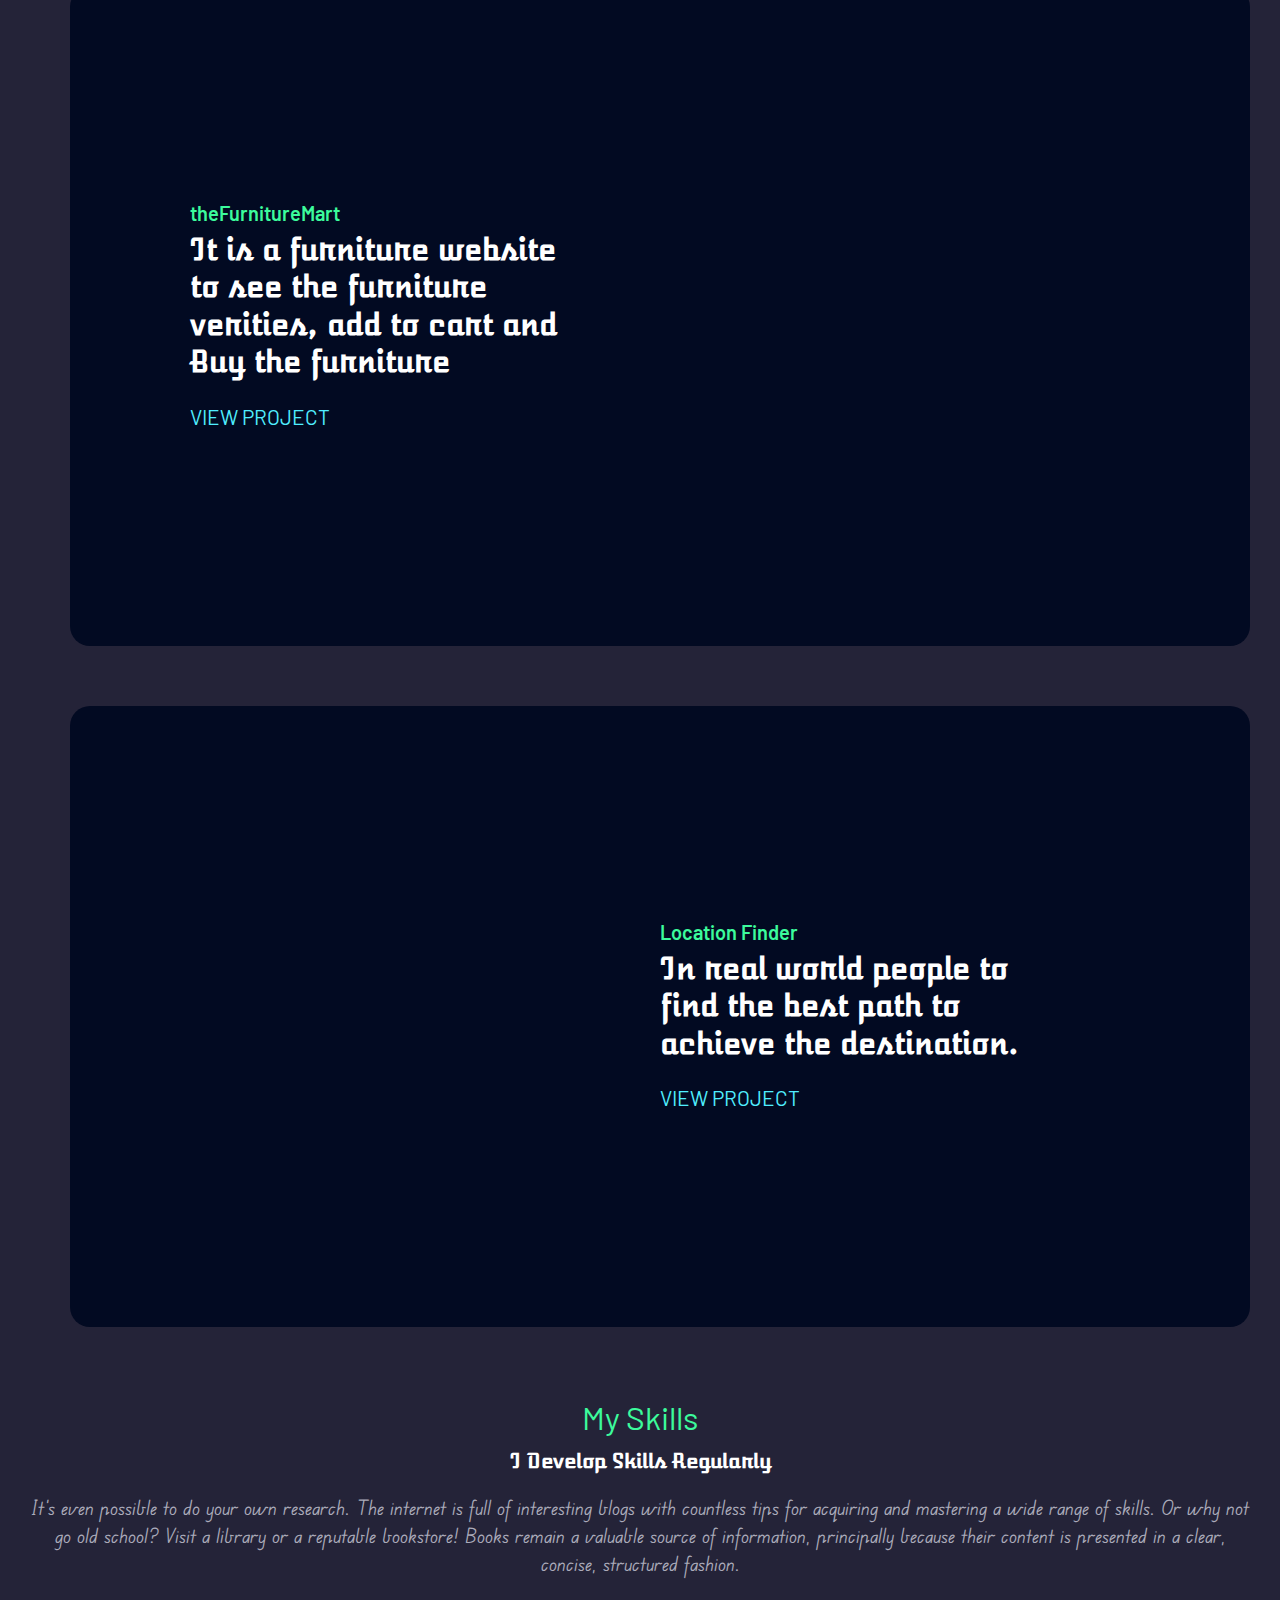
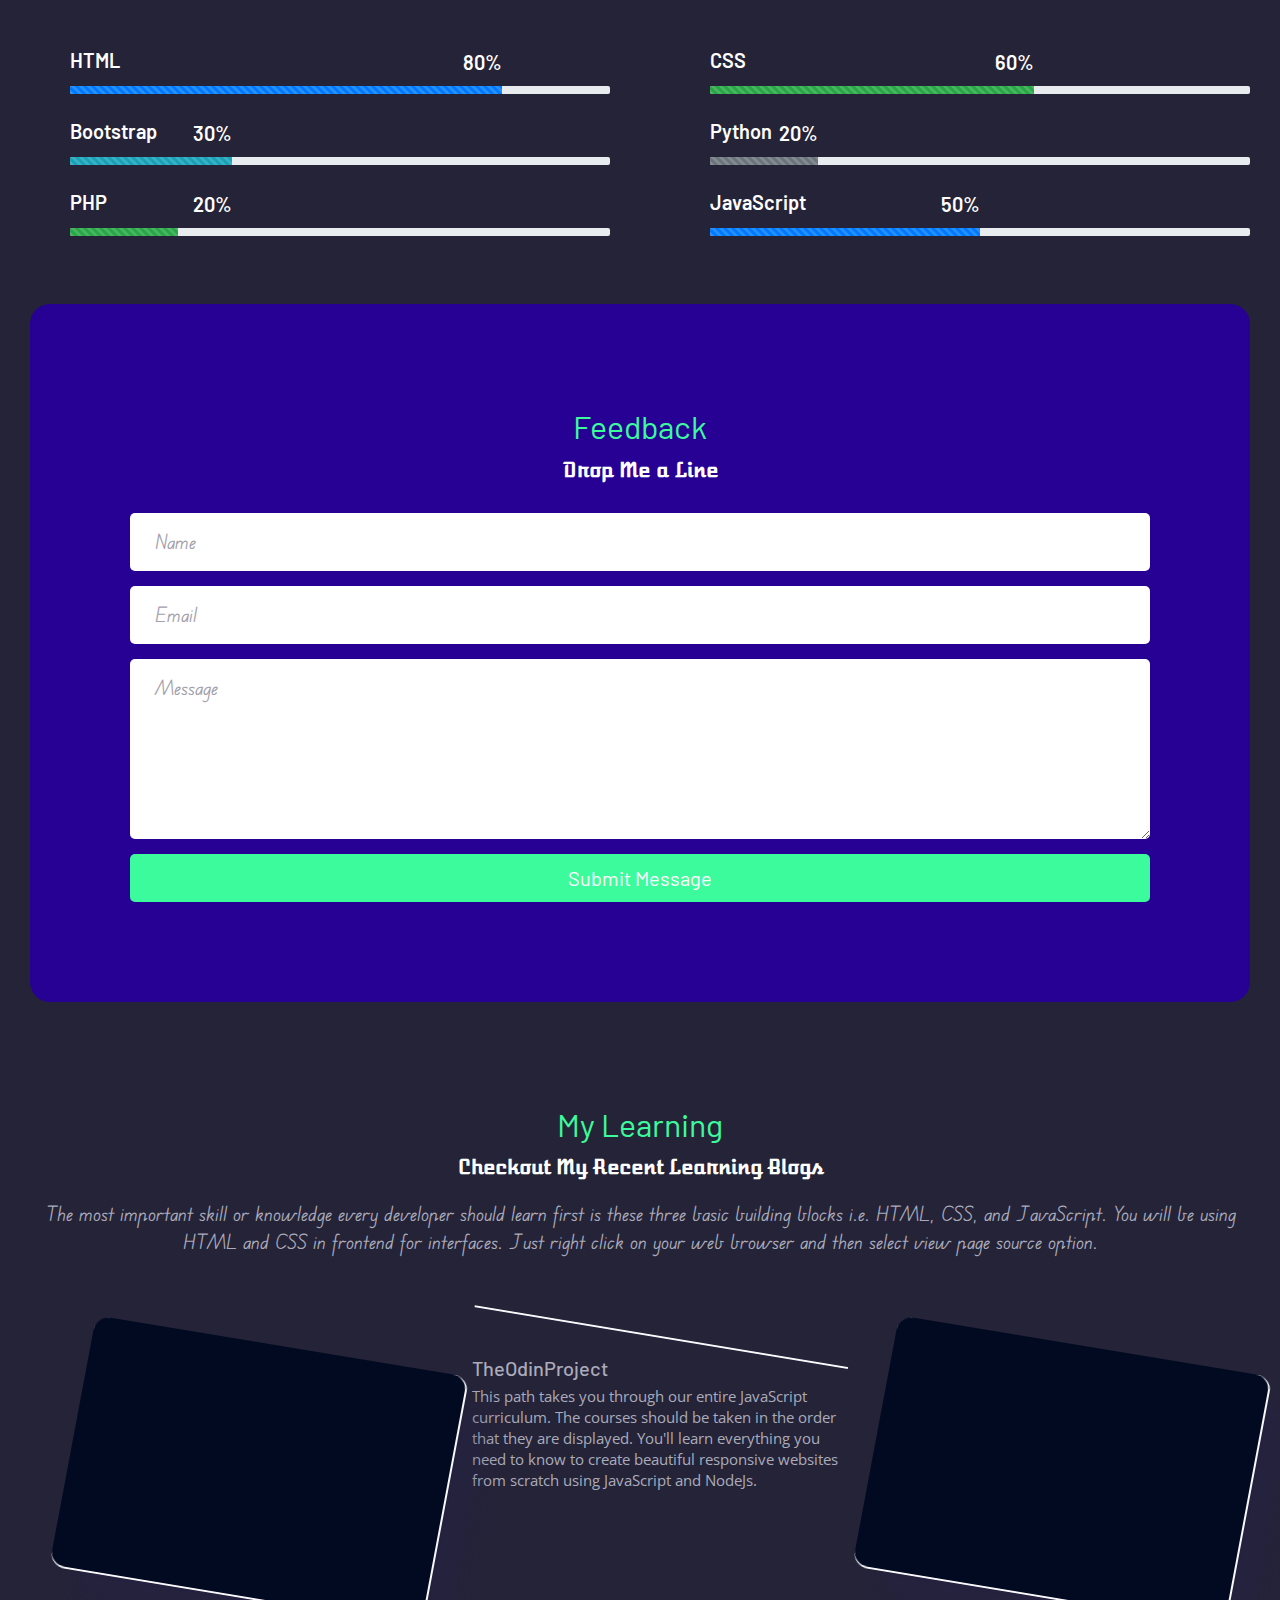
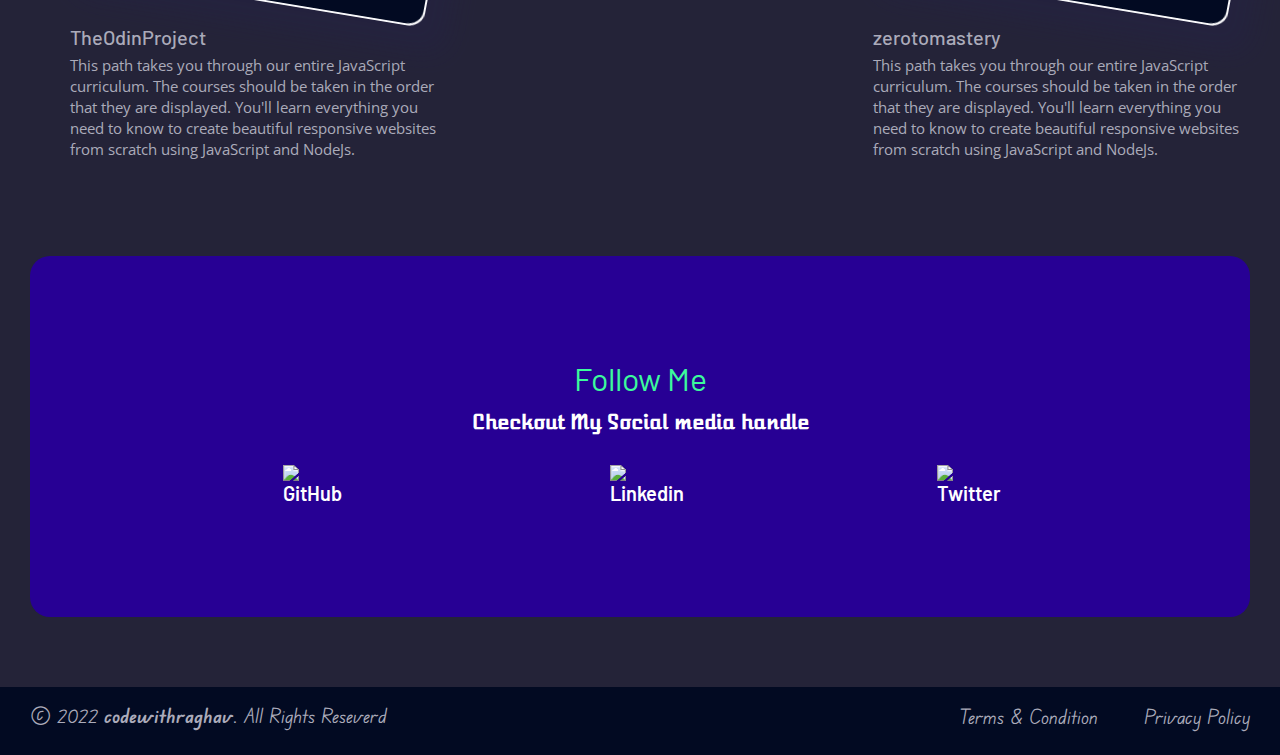
==== commit 33401aa3: "Adding some features and improve code" ====
--- a/index.html
+++ b/index.html
@@ -121,7 +121,7 @@
       <section class="section about" id="about">
         <div class="container">
           <figure class="about-banner">
-            <img src="./assets/images/about-banner.png" width="800" height="652" loading="lazy" alt="Raghav's Photo"
+            <img src="./assets/images/about-banner.png" loading="lazy" alt="Raghav's Photo"
               class="img-cover" />
           </figure>
 
@@ -260,51 +260,51 @@
 
           <ul class="skills-list">
             <li class="skills-item">
-              <div class="wrapper" style="width: 95%">
+              <div class="wrapper" style="width: 80%">
                 <h3 class="skills-title">HTML</h3>
 
-                <data class="skills-data" value="95">95%</data>
+                <data class="skills-data" value="80">80%</data>
               </div>
               <div class="progress">
-                <div class="progress-bar progress-bar-striped bg-primary" role="progressbar" style="width: 95%"
+                <div class="progress-bar progress-bar-striped bg-primary" role="progressbar" style="width: 80%"
                   aria-valuenow="10" aria-valuemin="0" aria-valuemax="100"></div>
               </div>
             </li>
 
             <li class="skills-item">
-              <div class="wrapper" style="width: 90%">
+              <div class="wrapper" style="width: 60%">
                 <h3 class="skills-title">CSS</h3>
 
-                <data class="skills-data" value="90">90%</data>
+                <data class="skills-data" value="60">60%</data>
               </div>
               <div class="progress">
-                <div class="progress-bar progress-bar-striped bg-success" role="progressbar" style="width: 90%"
+                <div class="progress-bar progress-bar-striped bg-success" role="progressbar" style="width: 60%"
                   aria-valuenow="10" aria-valuemin="0" aria-valuemax="100"></div>
               </div>
             </li>
 
             <li class="skills-item">
-              <div class="wrapper" style="width: 80%">
+              <div class="wrapper" style="width: 30%">
                 <h3 class="skills-title">Bootstrap</h3>
 
-                <data class="skills-data" value="80">80%</data>
+                <data class="skills-data" value="30">30%</data>
               </div>
               <div class="progress">
-                <div class="progress-bar progress-bar-striped bg-info" role="progressbar" style="width: 80%"
+                <div class="progress-bar progress-bar-striped bg-info" role="progressbar" style="width: 30%"
                   aria-valuenow="10" aria-valuemin="0" aria-valuemax="100"></div>
               </div>
             </li>
 
             <li class="skills-item">
-              <div class="wrapper" style="width: 70%">
+              <div class="wrapper" style="width: 20%">
                 <h3 class="skills-title">Python</h3>
 
-                <data class="skills-data" value="70">70%</data>
+                <data class="skills-data" value="20">20%</data>
               </div>
 
               <div class="progress">
-                <div class="progress-bar progress-bar-striped bg-secondary" role="progressbar" style="width: 70%"
-                  aria-valuenow="75" aria-valuemin="0" aria-valuemax="100"></div>
+                <div class="progress-bar progress-bar-striped bg-secondary" role="progressbar" style="width: 20%"
+                  aria-valuenow="10" aria-valuemin="0" aria-valuemax="100"></div>
               </div>
             </li>
 
@@ -322,14 +322,14 @@
             </li>
 
             <li class="skills-item">
-              <div class="wrapper" style="width: 75%">
+              <div class="wrapper" style="width: 50%">
                 <h3 class="skills-title">JavaScript</h3>
 
-                <data class="skills-data" value="75">75%</data>
+                <data class="skills-data" value="50">50%</data>
               </div>
 
               <div class="progress">
-                <div class="progress-bar progress-bar-striped bg-secondaryr" role="progressbar" style="width: 75%"
+                <div class="progress-bar progress-bar-striped bg-secondaryr" role="progressbar" style="width: 50%"
                   aria-valuenow="100" aria-valuemin="0" aria-valuemax="100"></div>
               </div>
             </li>
@@ -344,7 +344,7 @@
       <section class="section contact" id="contact">
         <div class="container">
           <div class="contact-card">
-            <p class="card-subtitle">Feedback</p>
+            <p class="section-subtitle">Feedback</p>
 
             <h2 class="h2 section-title">Drop Me a Line</h2>
 
@@ -360,46 +360,6 @@
                   Submit Message
                 </button>
               </form>
-
-              <ul class="contact-list">
-                <li class="contact-item">
-                  <div class="contact-icon">
-                    <img src="https://img.icons8.com/nolan/64/marker.png" />
-                  </div>
-
-                  <div>
-                    <h3 class="contact-item-title">Address</h3>
-
-                    <address class="contact-item-link">
-                      Noida, 201301, Uttarpradesh, India
-                    </address>
-                  </div>
-                </li>
-
-                <li class="contact-item">
-                  <div class="contact-icon">
-                    <img src="https://img.icons8.com/nolan/64/gmail-new.png" />
-                  </div>
-
-                  <div>
-                    <h3 class="contact-item-title">Email</h3>
-
-                    <a href="mailto:hello@Raghav.com" class="contact-item-link">jharaghav330@gmail.com</a>
-                  </div>
-                </li>
-
-                <li class="contact-item">
-                  <div class="contact-icon">
-                    <img src="https://img.icons8.com/nolan/48/phone-disconnected.png" />
-                  </div>
-
-                  <div>
-                    <h3 class="contact-item-title">Phone</h3>
-
-                    <a href="tel:+1234567890" class="contact-item-link">+123 456 7890</a>
-                  </div>
-                </li>
-              </ul>
             </div>
           </div>
         </div>
@@ -439,7 +399,7 @@
                     <h1>TheOdinProject</h1>
                   </a>
                 </h3>
-                <p>
+                <p class="para-text">
                   This path takes you through our entire JavaScript
                   curriculum. The courses should be taken in the order that
                   they are displayed. You'll learn everything you need to know
@@ -463,7 +423,7 @@
                       <h1>TheOdinProject</h1>
                     </a>
                   </h3>
-                  <p>
+                  <p class="para-text">
                     This path takes you through our entire JavaScript
                     curriculum. The courses should be taken in the order that
                     they are displayed. You'll learn everything you need to know
@@ -487,7 +447,7 @@
                       <h1>zerotomastery</h1>
                     </a>
                   </h3>
-                  <p>
+                  <p class="para-text">
                     This path takes you through our entire JavaScript
                     curriculum. The courses should be taken in the order that
                     they are displayed. You'll learn everything you need to know
@@ -576,11 +536,6 @@
     </div>
   </footer>
 
-  <!-- 
-    - #BACK TO TOP
-  -->
-
-  <!-- <a href="#top" class="back-to-top" data-back-to-top>BACK TOP</a> -->
 
   <!-- 
     - custom js link
@@ -593,18 +548,7 @@
   <script type="module" src="https://unpkg.com/ionicons@5.5.2/dist/ionicons/ionicons.esm.js"></script>
   <script nomodule src="https://unpkg.com/ionicons@5.5.2/dist/ionicons/ionicons.js"></script>
 
-  <!-- 
-    Bootstrap js link
-   -->
-  <script src="https://code.jquery.com/jquery-3.2.1.slim.min.js"
-    integrity="sha384-KJ3o2DKtIkvYIK3UENzmM7KCkRr/rE9/Qpg6aAZGJwFDMVNA/GpGFF93hXpG5KkN"
-    crossorigin="anonymous"></script>
-  <script src="https://cdn.jsdelivr.net/npm/popper.js@1.12.9/dist/umd/popper.min.js"
-    integrity="sha384-ApNbgh9B+Y1QKtv3Rn7W3mgPxhU9K/ScQsAP7hUibX39j7fakFPskvXusvfa0b4Q"
-    crossorigin="anonymous"></script>
-  <script src="https://cdn.jsdelivr.net/npm/bootstrap@4.0.0/dist/js/bootstrap.min.js"
-    integrity="sha384-JZR6Spejh4U02d8jOt6vLEHfe/JQGiRRSQQxSfFWpi1MquVdAyjUar5+76PVCmYl"
-    crossorigin="anonymous"></script>
+
 </body>
 
 </html>--- a/assets/css/style.css
+++ b/assets/css/style.css
@@ -17,6 +17,7 @@
   --independence: hsl(224, 89%, 7%);
   --orange-soda: hsl(150, 96%, 61%);
   --space-cadet: hsl(243, 23%, 18%);
+  --space-cadet-transparent: hsla(243, 23%, 18%, 0.6);
   --fiery-rose: hsl(353, 83%, 65%);
   --klein-blue: hsl(230, 80%, 39%);
   --bluetiful: hsl(222, 88%, 55%);
@@ -36,9 +37,9 @@
 
   --fs-1: 3.5rem;
   --fs-2: 3rem;
-  --fs-3: 3.4rem;
+  --fs-3: 2.6rem;
   --fs-4: 4rem;
-  --fs-5: 3.8rem;
+  --fs-5: 2.5rem;
   --fs-6: 1.3rem;
 
   --fw-600: 600;
@@ -74,18 +75,6 @@
   --cubic-out: cubic-bezier(0.33, 0.85, 0.56, 1.02);
 }
 
-/*-----------------------------------*\
-  #RESET
-\*-----------------------------------*/
-
-*,
-*::before,
-*::after {
-  margin: 0;
-  padding: 0;
-  box-sizing: border-box;
-  font-family: 'Edu VIC WA NT Beginner', cursive;
-}
 
 li {
   list-style: none;
@@ -148,7 +137,6 @@
   font-family: 'Edu VIC WA NT Beginner', cursive;
   background-color: var(--space-cadet);
   color: var(--cadet-blue-crayola);
-  font-size: 3.5rem;
   line-height: 1.4;
   overflow-x: hidden;
 }
@@ -158,24 +146,9 @@
 }
 
 ::-webkit-scrollbar {
-  width: 10px;
-}
-
-::-webkit-scrollbar-track {
-  background-color: hsl(0, 0%, 95%);
-}
-
-::-webkit-scrollbar-thumb {
-  background-color: hsl(0, 0%, 80%);
-}
-
-::-webkit-scrollbar-thumb:hover {
-  background-color: hsl(0, 0%, 70%);
-}
-
-/*-----------------------------------*\
-  #REUSED STYLE
-\*-----------------------------------*/
+  width: 2px;
+  
+}
 
 .container {
   padding-inline: 30px;
@@ -238,6 +211,7 @@
 .section-title,
 .section-text {
   text-align: center;
+  font-size: var(--fs-5);
 }
 
 /*-----------------------------------*\
@@ -247,8 +221,8 @@
 .header {
   position: fixed;
   padding-block: 15px;
-  width: 100%;
-  background-color: var(--space-cadet);
+  width: 100vw;
+  background-color: var(--space-cadet-transparent);
   height: 65px;
   box-shadow: var(--shadow);
   overflow: hidden;
@@ -383,8 +357,8 @@
 }
 
 .hero-banner {
-  width: 130px;
-  height: 150px;
+  width: 77vw;
+  height: 30vh;
   background-color: var(--independence);
   border-radius: var(--radius-20);
   margin-inline: auto;
@@ -473,7 +447,8 @@
 }
 
 .portfolio-list {
-  display: grid;
+  display: flex;
+  flex-direction: column;
   gap: 60px;
 }
 
@@ -558,7 +533,8 @@
 
 .contact-card {
   background-color: var(--midnight-blue);
-  padding: 50px 25px;
+  padding: 50px 50px;
+  margin-bottom: 40px;
   border-radius: var(--radius-20);
 }
 
@@ -570,7 +546,6 @@
 }
 
 .contact .section-title {
-  text-align: left;
   margin-block-end: 30px;
 }
 
@@ -615,21 +590,17 @@
 }
 
 .contact-item {
-  display: flex;
-  align-items: center;
-  gap: 15px;
+  display: block;
+    width: 100px;
+    margin-left: auto;
+    margin-right: auto;
 }
 
 .contact-item:not(:last-child) {
   margin-block-end: 0px;
 }
 
-.contact-icon {
-  /* background-color: var(--glaucous); */
-  font-size: 2.4rem;
-  padding: 10px;
-  /* border-radius: 30%; */
-}
+
 
 .contact-item-title {
   color: var(--white);
@@ -640,10 +611,15 @@
 
 .contact-item-link {
   transition: var(--transition-1);
+  font-size: var(--fs-5);
 }
 
 .contact-item-link:not(address):is(:hover, :focus) {
   color: var(--white);
+}
+
+.contact-list {
+  display: flex;
 }
 
 /*-----------------------------------*\
@@ -693,8 +669,11 @@
   transform: translate3d(0px, -15px, 0px) rotateX(20deg) rotateZ(10deg);
   box-shadow: 1px 1px 0 1px #f9f9fb, -1px 0 28px 0 rgba(34, 33, 81, 0.01),
     54px 54px 28px -10px rgba(34, 33, 81, 0.15);
-
-  /* transform: scale(1.1); */
+}
+
+.para-text {
+  font-size: 15px;
+  font-family: var(--ff-open-sans);
 }
 
 /*-----------------------------------*\
@@ -704,6 +683,7 @@
 .footer {
   background-color: var(--independence);
   padding-block: 15px;
+  font-size: 20px;
 }
 
 .copyright {
@@ -764,6 +744,7 @@
   .portfolio-list li:nth-child(even) .card-content {
     margin-inline-start: 50%;
   }
+
 }
 
 /**
@@ -776,7 +757,7 @@
    */
 
   .portfolio-card {
-    background-size: 200%;
+    background-size: 100%;
     padding-inline: 120px;
   }
 
@@ -840,7 +821,7 @@
 
   .header,
   .header.nav-active {
-    background-color: transparent;
+   
     box-shadow: none;
     height: unset;
     padding-block: 30px;
@@ -860,6 +841,7 @@
     display: flex;
     align-items: center;
     gap: 30px;
+    font-size: var(--fs-3);
   }
 
   .navbar .btn {
@@ -1065,12 +1047,6 @@
     padding: 100px;
   }
 
-  .contact .wrapper {
-    display: grid;
-    grid-template-columns: 1fr 1fr;
-    gap: 80px;
-  }
-
   .contact-form {
     margin-block-end: 0;
   }
